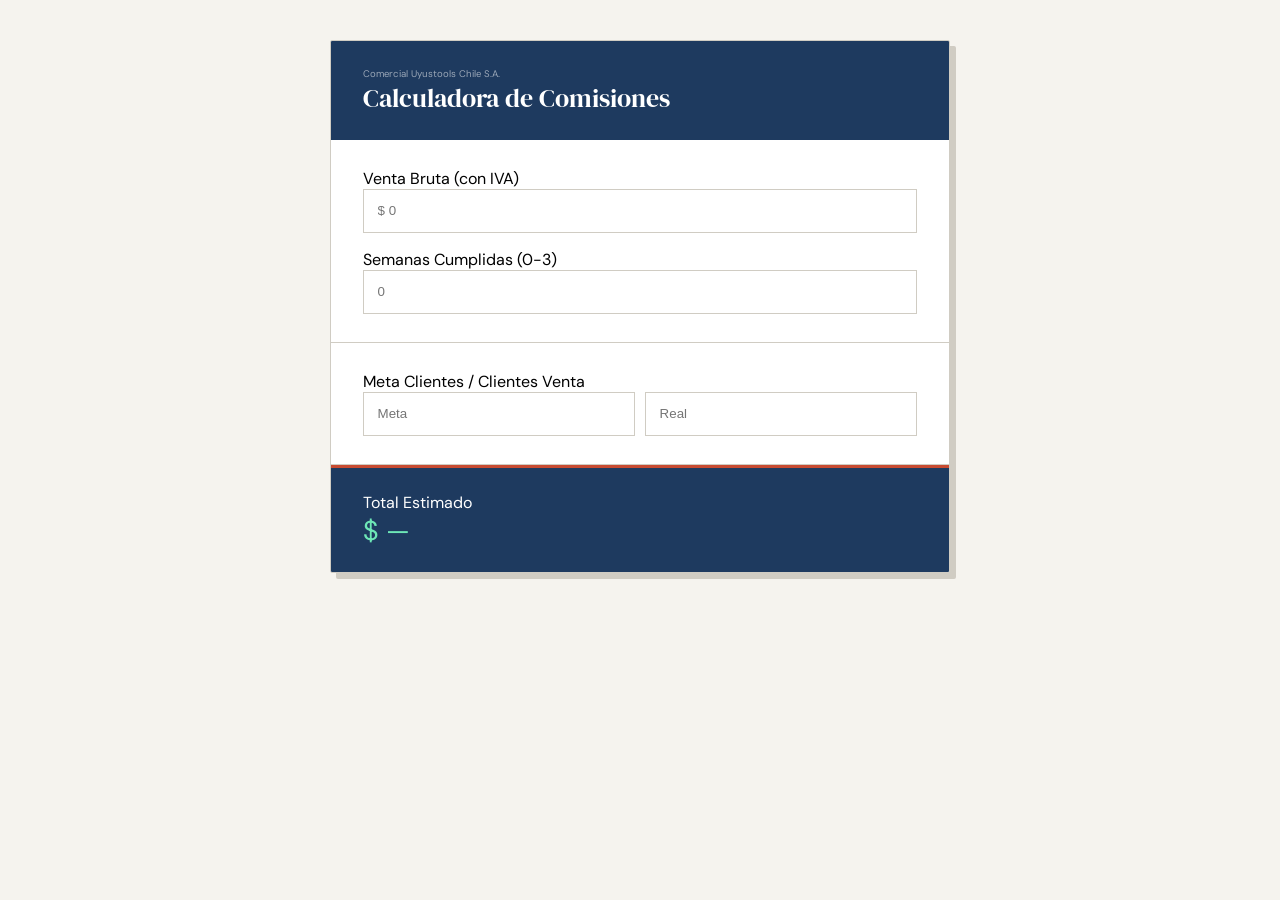
==== index.html @ c0cbbcdd "Add files via upload" ====
<!DOCTYPE html>
<html lang="es">
<head>
<meta charset="UTF-8">
<meta name="viewport" content="width=device-width, initial-scale=1.0">
<title>Calculadora de Comisiones — Uyustools</title>
<link rel="manifest" href="manifest.json">
<meta name="theme-color" content="#1e3a5f">
<link rel="apple-touch-icon" href="icon-192.png">

<link href="https://fonts.googleapis.com/css2?family=DM+Serif+Display&family=DM+Mono:wght@400;500&family=DM+Sans:wght@300;400;500;600&display=swap" rel="stylesheet">
<style>
  :root {
    --ink:    #0f1117;
    --paper:  #f5f3ee;
    --accent: #c84b31;
    --navy:   #1e3a5f;
    --rule:   #d0ccc3;
    --green:  #6ee7b7;
    --yellow: #fde68a;
    --teal:   #0d9488;
  }
  /* ... (Mantenemos todo tu CSS igual) ... */
  * { box-sizing: border-box; margin: 0; padding: 0; }
  body {
    background: var(--paper);
    font-family: 'DM Sans', sans-serif;
    min-height: 100vh;
    display: flex; align-items: flex-start; justify-content: center;
    padding: 2.5rem 1rem;
  }
  .card {
    width: 100%; max-width: 620px;
    background: #fff;
    border: 1px solid var(--rule); border-radius: 2px;
    box-shadow: 6px 6px 0 var(--rule);
    overflow: hidden;
  }
  .header { background: var(--navy); color: #fff; padding: 1.6rem 2rem 1.5rem; }
  .section { padding: 1.75rem 2rem; border-bottom: 1px solid var(--rule); }
  .field { margin-bottom:1.2rem; }
  input[type=number] { width:100%; height:44px; padding:0 .85rem; border:1.5px solid var(--rule); }
  .grand { background:var(--navy); border-top:3px solid var(--accent); padding:1.5rem 2rem; color: #fff; }
  .grand-val { color: var(--green); font-size: 1.7rem; }
</style>
</head>
<body>
<div class="card">
  <div class="header">
    <div style="font-size:.6rem; opacity:.55;">Comercial Uyustools Chile S.A.</div>
    <div style="font-family:'DM Serif Display',serif; font-size:1.65rem;">Calculadora de Comisiones</div>
  </div>

  <div class="section">
    <label>Venta Bruta (con IVA)</label>
    <input type="number" id="venta-bruta" placeholder="$ 0" oninput="calcular()">
    
    <label style="display:block; margin-top:1rem;">Semanas Cumplidas (0-3)</label>
    <input type="number" id="semanas" min="0" max="3" placeholder="0" oninput="calcular()">
  </div>

  <div class="section">
    <label>Meta Clientes / Clientes Venta</label>
    <div style="display:flex; gap:10px;">
        <input type="number" id="meta-clientes" placeholder="Meta" oninput="calcular()">
        <input type="number" id="clientes-venta" placeholder="Real" oninput="calcular()">
    </div>
  </div>

  <div class="grand">
    <div>Total Estimado</div>
    <div class="grand-val" id="r-grand">$ —</div>
  </div>
</div>

<script>
  // Registro del Service Worker para PWA
  if ('serviceWorker' in navigator) {
    navigator.serviceWorker.register('./sw.js')
      .then(() => console.log("Service Worker registrado"))
      .catch(err => console.log("Error al registrar SW", err));
  }

  // Tu lógica de cálculo simplificada para el ejemplo
  function calcular() {
    const bruta = parseFloat(document.getElementById('venta-bruta').value) || 0;
    const semanas = parseInt(document.getElementById('semanas').value) || 0;
    const neta = bruta / 1.19;
    const fija = neta * 0.025;
    const variable = neta * 0.0067 * semanas;
    
    const total = fija + variable;
    document.getElementById('r-grand').textContent = '$ ' + Math.round(total).toLocaleString('es-CL');
  }
</script>
</body>
</html>
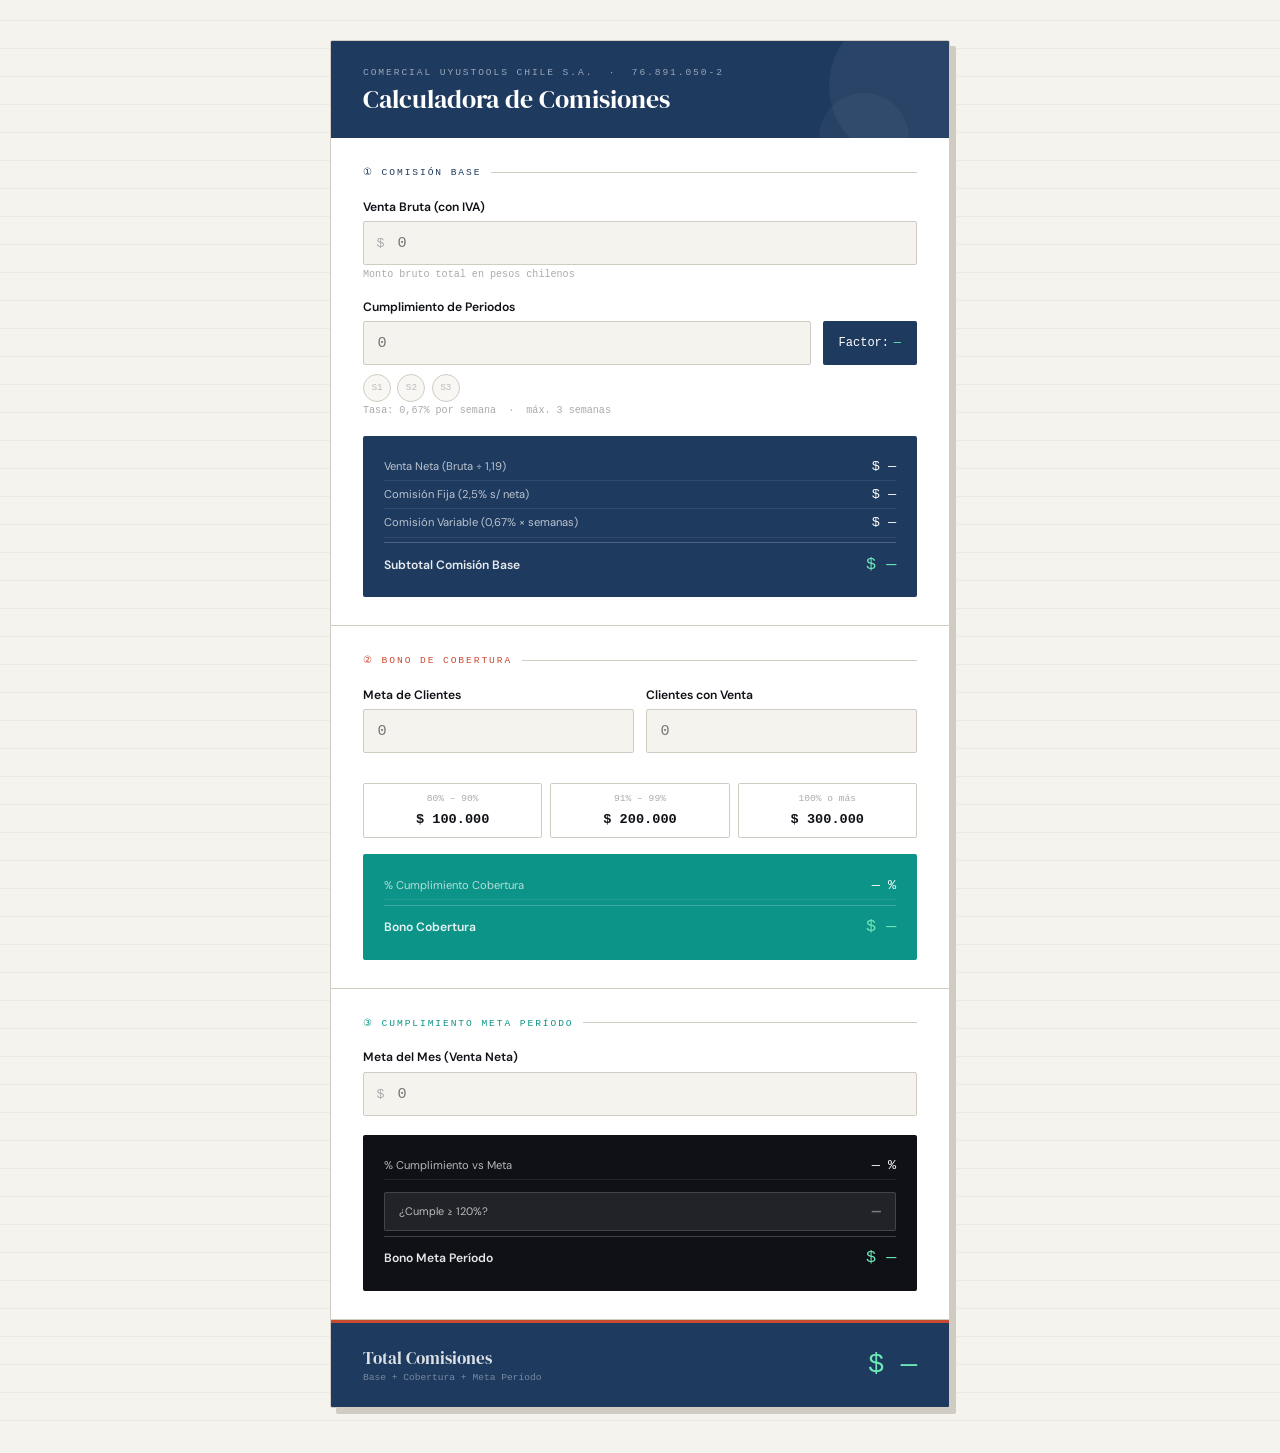
==== commit ecbc651b: "Add files via upload" ====
--- a/index.html
+++ b/index.html
@@ -20,77 +20,338 @@
     --yellow: #fde68a;
     --teal:   #0d9488;
   }
-  /* ... (Mantenemos todo tu CSS igual) ... */
   * { box-sizing: border-box; margin: 0; padding: 0; }
+
   body {
     background: var(--paper);
     font-family: 'DM Sans', sans-serif;
     min-height: 100vh;
     display: flex; align-items: flex-start; justify-content: center;
     padding: 2.5rem 1rem;
-  }
+    background-image: repeating-linear-gradient(
+      0deg, transparent, transparent 27px,
+      rgba(0,0,0,.04) 27px, rgba(0,0,0,.04) 28px
+    );
+  }
+
   .card {
     width: 100%; max-width: 620px;
     background: #fff;
     border: 1px solid var(--rule); border-radius: 2px;
     box-shadow: 6px 6px 0 var(--rule);
     overflow: hidden;
-  }
-  .header { background: var(--navy); color: #fff; padding: 1.6rem 2rem 1.5rem; }
-  .section { padding: 1.75rem 2rem; border-bottom: 1px solid var(--rule); }
+    animation: up .35s ease;
+  }
+  @keyframes up {
+    from { opacity:0; transform:translateY(14px); }
+    to   { opacity:1; transform:translateY(0); }
+  }
+
+  .header {
+    background: var(--navy); color: #fff;
+    padding: 1.6rem 2rem 1.5rem;
+    position: relative; overflow: hidden;
+  }
+  .header::before {
+    content:''; position:absolute; right:-30px; top:-30px;
+    width:150px; height:150px; border-radius:50%;
+    background:rgba(255,255,255,.05);
+  }
+  .header::after {
+    content:''; position:absolute; right:40px; bottom:-45px;
+    width:90px; height:90px; border-radius:50%;
+    background:rgba(255,255,255,.04);
+  }
+  .company {
+    font-size:.6rem; letter-spacing:.2em; text-transform:uppercase;
+    opacity:.55; font-family:'DM Mono',monospace; margin-bottom:.4rem;
+  }
+  .title {
+    font-family:'DM Serif Display',serif;
+    font-size:1.65rem; line-height:1.15;
+  }
+
+  .section {
+    padding: 1.75rem 2rem;
+    border-bottom: 1px solid var(--rule);
+  }
+  .section:last-of-type { border-bottom: none; }
+
+  .section-label {
+    font-size:.6rem; letter-spacing:.2em; text-transform:uppercase;
+    font-family:'DM Mono',monospace;
+    display:flex; align-items:center; gap:.6rem;
+    margin-bottom:1.3rem;
+  }
+  .section-label::after { content:''; flex:1; height:1px; background:var(--rule); }
+  .section-label.blue  { color: var(--navy);  }
+  .section-label.red   { color: var(--accent); }
+  .section-label.teal  { color: var(--teal);  }
+  .section-label.dark  { color: var(--ink);   }
+
   .field { margin-bottom:1.2rem; }
-  input[type=number] { width:100%; height:44px; padding:0 .85rem; border:1.5px solid var(--rule); }
-  .grand { background:var(--navy); border-top:3px solid var(--accent); padding:1.5rem 2rem; color: #fff; }
-  .grand-val { color: var(--green); font-size: 1.7rem; }
+  .field:last-child { margin-bottom:0; }
+  .field label {
+    display:block; font-size:.76rem; font-weight:600;
+    margin-bottom:.38rem; color: var(--ink);
+  }
+  .hint { font-size:.63rem; color:#aaa; margin-top:.22rem; font-family:'DM Mono',monospace; }
+
+  .row2 { display:grid; grid-template-columns:1fr 1fr; gap:.75rem; }
+
+  .input-wrap { position:relative; }
+  .prefix {
+    position:absolute; left:.85rem; top:50%; transform:translateY(-50%);
+    font-family:'DM Mono',monospace; font-size:.82rem; color:#aaa;
+    pointer-events:none;
+  }
+  input[type=number] {
+    width:100%; height:44px;
+    border:1.5px solid var(--rule); border-radius:2px;
+    background:var(--paper);
+    font-family:'DM Mono',monospace; font-size:.95rem; color:var(--ink);
+    padding:0 .85rem 0 2.1rem;
+    transition:border-color .2s, box-shadow .2s;
+    -webkit-appearance:none; appearance:none;
+  }
+  input.no-pre { padding-left:.85rem; }
+  input[type=number]:focus {
+    outline:none; border-color:var(--navy);
+    box-shadow:0 0 0 3px rgba(30,58,95,.1);
+  }
+
+  .weeks-grid { display:grid; grid-template-columns:1fr auto; gap:.75rem; align-items:end; }
+  .factor-badge {
+    height:44px; display:flex; align-items:center; padding:0 1rem;
+    background:var(--navy); color:#fff;
+    border-radius:2px; font-family:'DM Mono',monospace; font-size:.75rem;
+    white-space:nowrap; flex-shrink:0; gap:.3rem;
+  }
+  .factor-badge span { color:var(--green); font-weight:500; }
+
+  .week-dots { display:flex; gap:.4rem; margin-top:.55rem; }
+  .week-dot {
+    width:28px; height:28px; border-radius:50%;
+    border:1.5px solid var(--rule); background:#f8f7f4;
+    display:flex; align-items:center; justify-content:center;
+    font-size:.58rem; font-family:'DM Mono',monospace; color:#bbb;
+    transition:all .2s;
+  }
+  .week-dot.active { background:var(--navy); border-color:var(--navy); color:#fff; }
+
+  .range-pills {
+    display:grid; grid-template-columns:repeat(3,1fr); gap:.5rem;
+    margin-top:.7rem;
+  }
+  .range-pill {
+    border:1.5px solid var(--rule); border-radius:2px;
+    padding:.55rem .6rem; text-align:center;
+    transition:all .2s;
+  }
+  .range-pill .rng-label { font-size:.6rem; color:#aaa; font-family:'DM Mono',monospace; display:block; margin-bottom:.2rem; }
+  .range-pill .rng-val   { font-size:.85rem; font-weight:600; color:var(--ink); font-family:'DM Mono',monospace; }
+  .range-pill.active {
+    background:var(--navy); border-color:var(--navy);
+  }
+  .range-pill.active .rng-label { color:rgba(255,255,255,.6); }
+  .range-pill.active .rng-val   { color:var(--green); }
+
+  .result-block {
+    border-radius:2px; padding:1.1rem 1.3rem;
+    margin-top:1rem;
+  }
+  .result-block.navy  { background:var(--navy); }
+  .result-block.teal  { background:var(--teal); }
+  .result-block.dark  { background:var(--ink);  }
+
+  .res-row {
+    display:flex; align-items:baseline; justify-content:space-between;
+    padding:.38rem 0; border-bottom:1px solid rgba(255,255,255,.08);
+  }
+  .res-row:last-child { border-bottom:none; }
+  .res-row.subtotal {
+    margin-top:.3rem; padding-top:.7rem;
+    border-top:1px solid rgba(255,255,255,.2); border-bottom:none;
+  }
+  .res-label { font-size:.7rem; opacity:.7; color:#fff; }
+  .res-val   { font-family:'DM Mono',monospace; font-size:.85rem; color:#fff; }
+  .res-row.subtotal .res-label { opacity:.9; font-weight:600; font-size:.76rem; }
+  .res-row.subtotal .res-val   { font-size:1.05rem; color:var(--green); }
+
+  .meta-badge {
+    display:flex; align-items:center; justify-content:space-between;
+    background:rgba(255,255,255,.08); border:1px solid rgba(255,255,255,.15);
+    border-radius:2px; padding:.6rem .9rem; margin-top:.7rem;
+  }
+  .meta-badge .mb-label { font-size:.68rem; color:rgba(255,255,255,.7); }
+  .meta-badge .mb-val   { font-family:'DM Mono',monospace; font-size:.95rem; font-weight:600; }
+  .meta-badge .mb-val.yes { color:var(--green); }
+  .meta-badge .mb-val.no  { color:#f87171; }
+  .meta-badge .mb-val.na  { color:rgba(255,255,255,.4); }
+
+  .grand {
+    background:var(--navy); border-top:3px solid var(--accent);
+    padding:1.5rem 2rem;
+    display:flex; align-items:center; justify-content:space-between;
+  }
+  .grand-label {
+    font-family:'DM Serif Display',serif; font-size:1.05rem; color:rgba(255,255,255,.85);
+  }
+  .grand-label small {
+    display:block; font-family:'DM Mono',monospace;
+    font-size:.6rem; color:rgba(255,255,255,.4); margin-top:.15rem;
+    font-style:normal;
+  }
+  .grand-val {
+    font-family:'DM Mono',monospace; font-size:1.7rem;
+    font-weight:500; color:var(--green);
+  }
+
+  .foot {
+    padding:.8rem 2rem; background:var(--paper);
+    border-top:1px solid var(--rule);
+    display:flex; align-items:center; justify-content:space-between; flex-wrap:wrap; gap:.4rem;
+  }
+  .foot-note { font-size:.58rem; color:#bbb; font-family:'DM Mono',monospace; }
+  .pill {
+    background:var(--ink); color:#fff; font-size:.58rem;
+    font-family:'DM Mono',monospace;
+    padding:.18rem .55rem; border-radius:20px; letter-spacing:.06em;
+  }
 </style>
 </head>
 <body>
 <div class="card">
   <div class="header">
-    <div style="font-size:.6rem; opacity:.55;">Comercial Uyustools Chile S.A.</div>
-    <div style="font-family:'DM Serif Display',serif; font-size:1.65rem;">Calculadora de Comisiones</div>
+    <div class="company">Comercial Uyustools Chile S.A. &nbsp;·&nbsp; 76.891.050-2</div>
+    <div class="title">Calculadora de Comisiones</div>
   </div>
 
   <div class="section">
-    <label>Venta Bruta (con IVA)</label>
-    <input type="number" id="venta-bruta" placeholder="$ 0" oninput="calcular()">
-    
-    <label style="display:block; margin-top:1rem;">Semanas Cumplidas (0-3)</label>
-    <input type="number" id="semanas" min="0" max="3" placeholder="0" oninput="calcular()">
+    <div class="section-label blue">① Comisión Base</div>
+    <div class="field">
+      <label>Venta Bruta (con IVA)</label>
+      <div class="input-wrap">
+        <span class="prefix">$</span>
+        <input type="number" id="venta-bruta" placeholder="0" min="0" step="1" oninput="calcular()">
+      </div>
+      <div class="hint">Monto bruto total en pesos chilenos</div>
+    </div>
+    <div class="field">
+      <label>Cumplimiento de Periodos</label>
+      <div class="weeks-grid">
+        <div class="input-wrap">
+          <input type="number" id="semanas" class="no-pre" placeholder="0" min="0" max="3" step="1" oninput="calcular()">
+        </div>
+        <div class="factor-badge">Factor: <span id="factor-live">—</span></div>
+      </div>
+      <div class="week-dots">
+        <div class="week-dot" id="wd1">S1</div>
+        <div class="week-dot" id="wd2">S2</div>
+        <div class="week-dot" id="wd3">S3</div>
+      </div>
+      <div class="hint">Tasa: 0,67% por semana &nbsp;·&nbsp; máx. 3 semanas</div>
+    </div>
+    <div class="result-block navy">
+      <div class="res-row"><span class="res-label">Venta Neta (Bruta ÷ 1,19)</span><span class="res-val" id="r-neta">$ —</span></div>
+      <div class="res-row"><span class="res-label">Comisión Fija (2,5% s/ neta)</span><span class="res-val" id="r-fija">$ —</span></div>
+      <div class="res-row"><span class="res-label">Comisión Variable (0,67% × semanas)</span><span class="res-val" id="r-variable">$ —</span></div>
+      <div class="res-row subtotal"><span class="res-label">Subtotal Comisión Base</span><span class="res-val" id="r-subtotal1">$ —</span></div>
+    </div>
   </div>
 
   <div class="section">
-    <label>Meta Clientes / Clientes Venta</label>
-    <div style="display:flex; gap:10px;">
-        <input type="number" id="meta-clientes" placeholder="Meta" oninput="calcular()">
-        <input type="number" id="clientes-venta" placeholder="Real" oninput="calcular()">
+    <div class="section-label red">② Bono de Cobertura</div>
+    <div class="row2">
+      <div class="field"><label>Meta de Clientes</label><input type="number" id="meta-clientes" class="no-pre" placeholder="0" oninput="calcular()"></div>
+      <div class="field"><label>Clientes con Venta</label><input type="number" id="clientes-venta" class="no-pre" placeholder="0" oninput="calcular()"></div>
+    </div>
+    <div class="range-pills">
+      <div class="range-pill" id="rp1"><span class="rng-label">80% – 90%</span><span class="rng-val">$ 100.000</span></div>
+      <div class="range-pill" id="rp2"><span class="rng-label">91% – 99%</span><span class="rng-val">$ 200.000</span></div>
+      <div class="range-pill" id="rp3"><span class="rng-label">100% o más</span><span class="rng-val">$ 300.000</span></div>
+    </div>
+    <div class="result-block teal">
+      <div class="res-row"><span class="res-label">% Cumplimiento Cobertura</span><span class="res-val" id="r-pct-cob">— %</span></div>
+      <div class="res-row subtotal"><span class="res-label">Bono Cobertura</span><span class="res-val" id="r-bono-cob">$ —</span></div>
+    </div>
+  </div>
+
+  <div class="section">
+    <div class="section-label teal">③ Cumplimiento Meta Período</div>
+    <div class="field">
+      <label>Meta del Mes (Venta Neta)</label>
+      <div class="input-wrap">
+        <span class="prefix">$</span>
+        <input type="number" id="meta-mes" placeholder="0" oninput="calcular()">
+      </div>
+    </div>
+    <div class="result-block dark">
+      <div class="res-row"><span class="res-label">% Cumplimiento vs Meta</span><span class="res-val" id="r-pct-meta">— %</span></div>
+      <div class="meta-badge"><span class="mb-label">¿Cumple ≥ 120%?</span><span class="mb-val na" id="r-cumple">—</span></div>
+      <div class="res-row subtotal"><span class="res-label">Bono Meta Período</span><span class="res-val" id="r-bono-meta">$ —</span></div>
     </div>
   </div>
 
   <div class="grand">
-    <div>Total Estimado</div>
+    <div class="grand-label">Total Comisiones<small>Base + Cobertura + Meta Período</small></div>
     <div class="grand-val" id="r-grand">$ —</div>
   </div>
 </div>
 
 <script>
-  // Registro del Service Worker para PWA
   if ('serviceWorker' in navigator) {
-    navigator.serviceWorker.register('./sw.js')
-      .then(() => console.log("Service Worker registrado"))
-      .catch(err => console.log("Error al registrar SW", err));
-  }
-
-  // Tu lógica de cálculo simplificada para el ejemplo
+    navigator.serviceWorker.register('./sw.js').then(() => console.log("SW OK"));
+  }
+
+  const fmt = n => '$ ' + Math.round(n).toLocaleString('es-CL');
+  const pct = n => (n * 100).toFixed(1).replace('.', ',') + '%';
+
   function calcular() {
     const bruta = parseFloat(document.getElementById('venta-bruta').value) || 0;
-    const semanas = parseInt(document.getElementById('semanas').value) || 0;
+    const semanas = Math.min(3, Math.max(0, parseInt(document.getElementById('semanas').value) || 0));
+    const metaCli = parseFloat(document.getElementById('meta-clientes').value) || 0;
+    const cliVenta = parseFloat(document.getElementById('clientes-venta').value) || 0;
+    const metaMes = parseFloat(document.getElementById('meta-mes').value) || 0;
+
     const neta = bruta / 1.19;
     const fija = neta * 0.025;
     const variable = neta * 0.0067 * semanas;
-    
-    const total = fija + variable;
-    document.getElementById('r-grand').textContent = '$ ' + Math.round(total).toLocaleString('es-CL');
+    const sub1 = fija + variable;
+
+    for (let i = 1; i <= 3; i++) document.getElementById('wd' + i).classList.toggle('active', i <= semanas);
+    document.getElementById('factor-live').textContent = semanas > 0 ? (0.0067 * semanas * 100).toFixed(2) + '%' : '—';
+    document.getElementById('r-neta').textContent = bruta ? fmt(neta) : '$ —';
+    document.getElementById('r-fija').textContent = bruta ? fmt(fija) : '$ —';
+    document.getElementById('r-variable').textContent = bruta && semanas ? fmt(variable) : '$ —';
+    document.getElementById('r-subtotal1').textContent = bruta ? fmt(sub1) : '$ —';
+
+    let bonoCob = 0, pctCob = 0;
+    if (metaCli > 0) {
+      pctCob = cliVenta / metaCli;
+      if (pctCob >= 1.0) bonoCob = 300000;
+      else if (pctCob >= 0.91) bonoCob = 200000;
+      else if (pctCob >= 0.8) bonoCob = 100000;
+    }
+    document.getElementById('rp1').classList.toggle('active', pctCob >= 0.8 && pctCob < 0.91);
+    document.getElementById('rp2').classList.toggle('active', pctCob >= 0.91 && pctCob < 1.0);
+    document.getElementById('rp3').classList.toggle('active', pctCob >= 1.0);
+    document.getElementById('r-pct-cob').textContent = metaCli > 0 ? pct(pctCob) : '— %';
+    document.getElementById('r-bono-cob').textContent = metaCli > 0 ? fmt(bonoCob) : '$ —';
+
+    let bonoMeta = 0, pctMeta = 0, cumple = null;
+    if (metaMes > 0 && bruta > 0) {
+      pctMeta = neta / metaMes;
+      cumple = pctMeta >= 1.2;
+      bonoMeta = cumple ? 200000 : 0;
+    }
+    const cEl = document.getElementById('r-cumple');
+    cEl.textContent = cumple === null ? '—' : (cumple ? '✓ Sí — $ 200.000' : '✗ No');
+    cEl.className = 'mb-val ' + (cumple === null ? 'na' : (cumple ? 'yes' : 'no'));
+    document.getElementById('r-bono-meta').textContent = metaMes && bruta ? fmt(bonoMeta) : '$ —';
+    document.getElementById('r-pct-meta').textContent = metaMes && bruta ? pct(pctMeta) : '— %';
+
+    document.getElementById('r-grand').textContent = bruta > 0 ? fmt(sub1 + bonoCob + bonoMeta) : '$ —';
   }
 </script>
 </body>
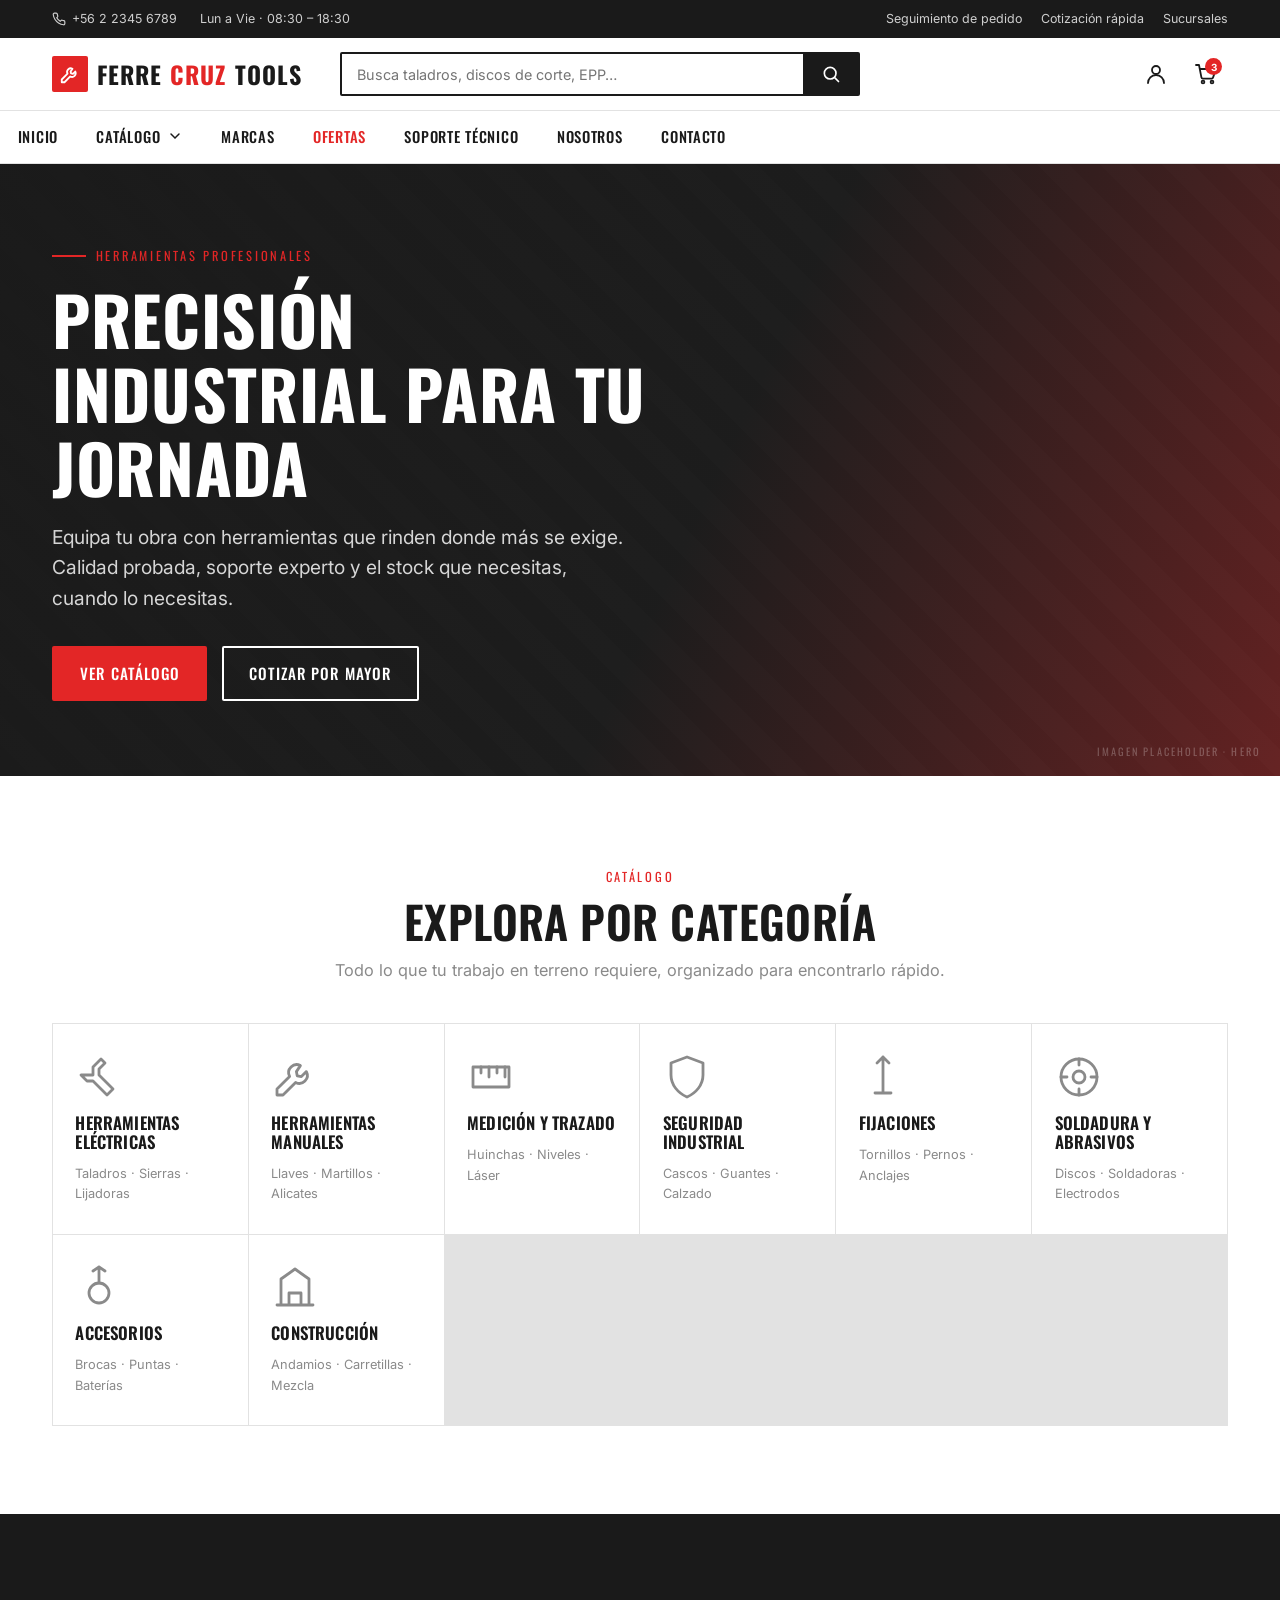
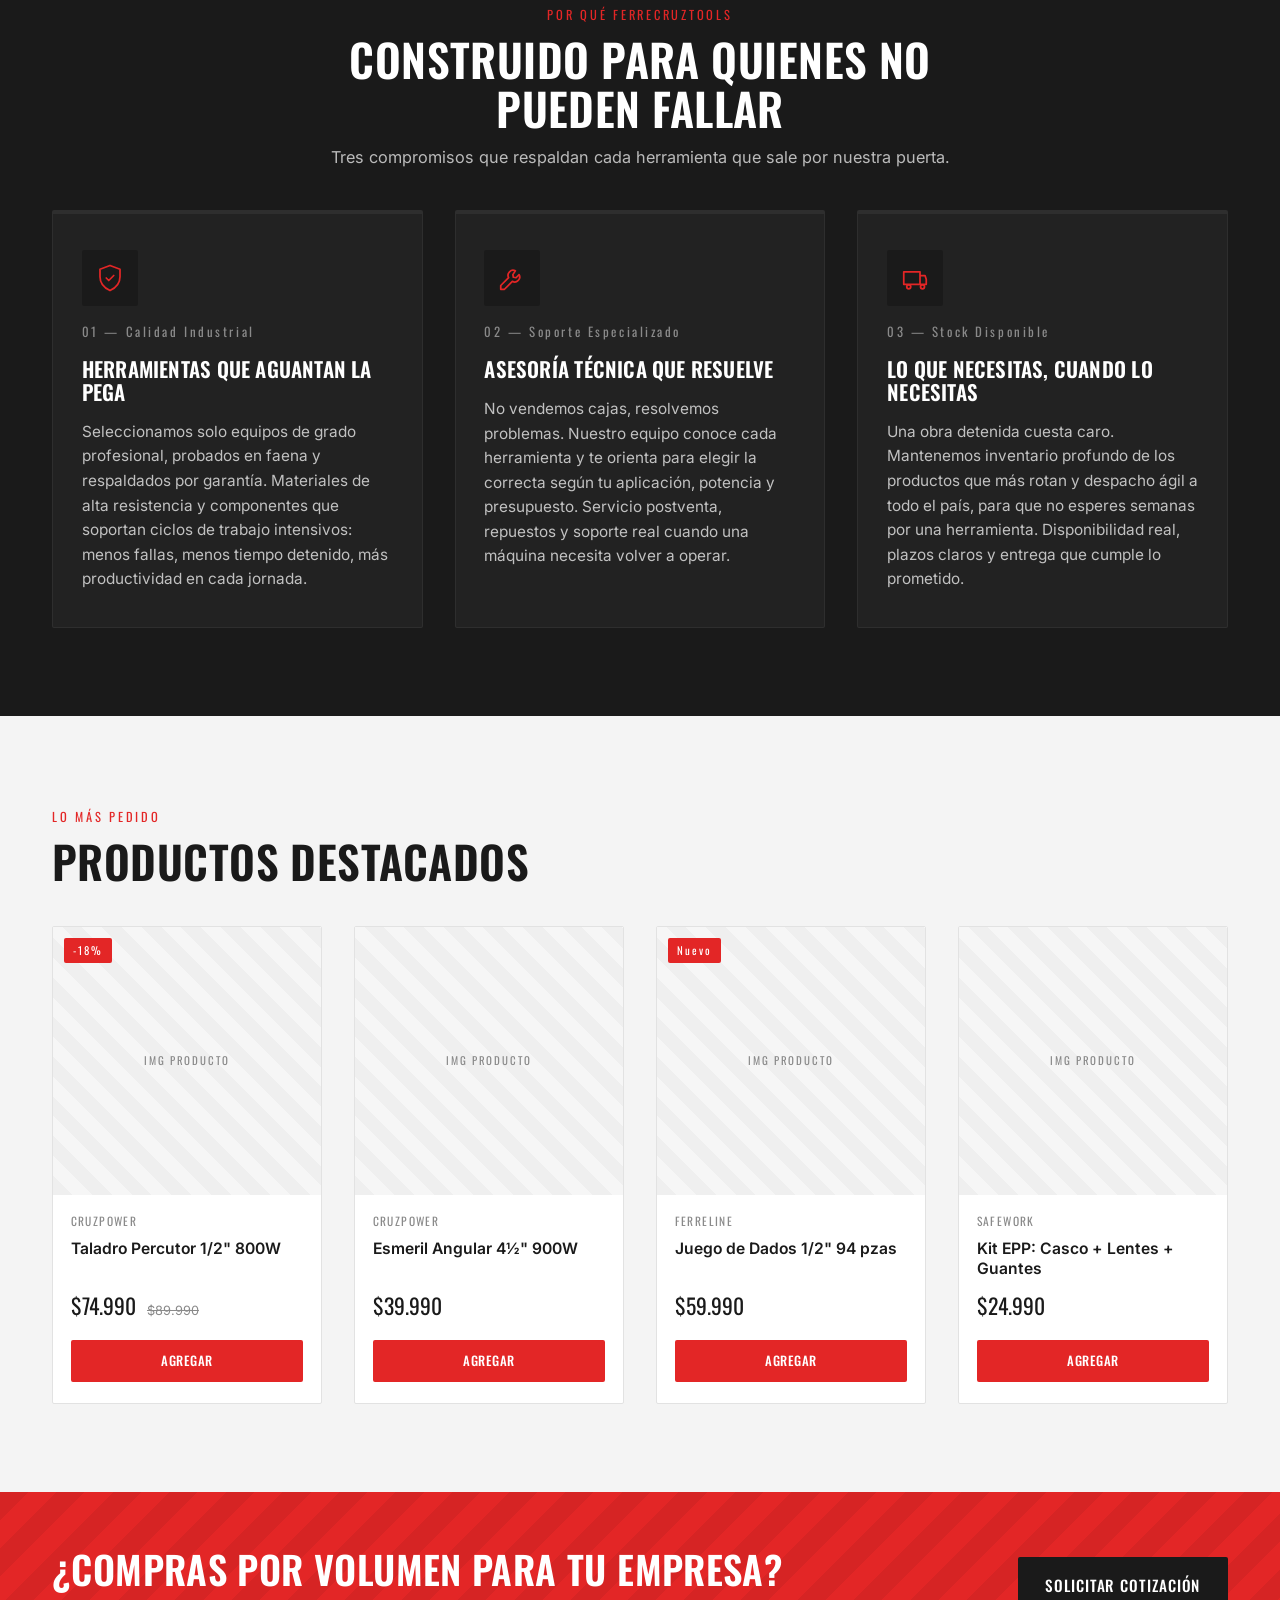
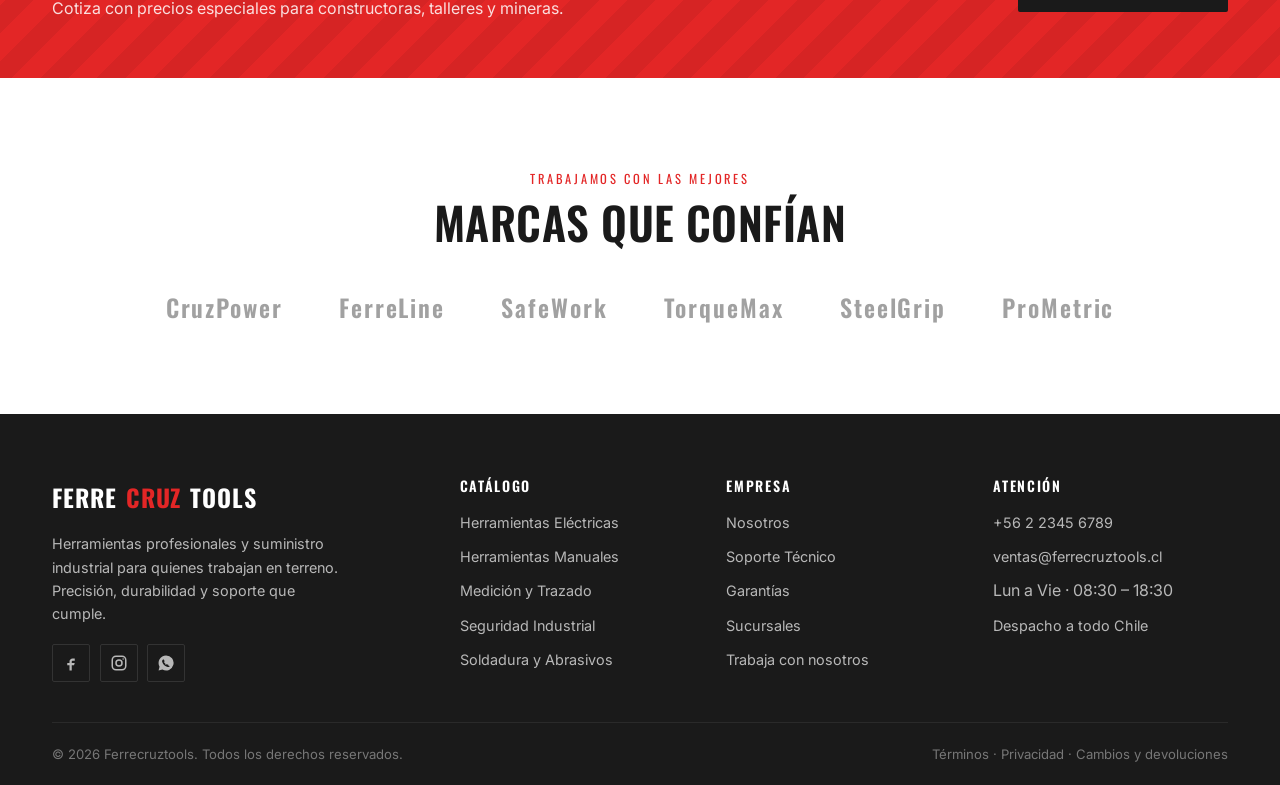
==== commit 99cff5e7: "Construir sitio web de Ferrecruztools Reemplaza la home con el sitio de catálogo industrial Ferrecru" ====
--- a/index.html
+++ b/index.html
@@ -1,358 +1,432 @@
-<!DOCTYPE html>
-<html lang="es">
-<head>
-<meta charset="UTF-8">
-<meta name="viewport" content="width=device-width, initial-scale=1.0">
-<title>Calculadora de Comisiones — Uyustools</title>
-<link rel="manifest" href="manifest.json">
-<meta name="theme-color" content="#1e3a5f">
-<link rel="apple-touch-icon" href="icon-192.png">
-
-<link href="https://fonts.googleapis.com/css2?family=DM+Serif+Display&family=DM+Mono:wght@400;500&family=DM+Sans:wght@300;400;500;600&display=swap" rel="stylesheet">
-<style>
-  :root {
-    --ink:    #0f1117;
-    --paper:  #f5f3ee;
-    --accent: #c84b31;
-    --navy:   #1e3a5f;
-    --rule:   #d0ccc3;
-    --green:  #6ee7b7;
-    --yellow: #fde68a;
-    --teal:   #0d9488;
-  }
-  * { box-sizing: border-box; margin: 0; padding: 0; }
-
-  body {
-    background: var(--paper);
-    font-family: 'DM Sans', sans-serif;
-    min-height: 100vh;
-    display: flex; align-items: flex-start; justify-content: center;
-    padding: 2.5rem 1rem;
-    background-image: repeating-linear-gradient(
-      0deg, transparent, transparent 27px,
-      rgba(0,0,0,.04) 27px, rgba(0,0,0,.04) 28px
-    );
-  }
-
-  .card {
-    width: 100%; max-width: 620px;
-    background: #fff;
-    border: 1px solid var(--rule); border-radius: 2px;
-    box-shadow: 6px 6px 0 var(--rule);
-    overflow: hidden;
-    animation: up .35s ease;
-  }
-  @keyframes up {
-    from { opacity:0; transform:translateY(14px); }
-    to   { opacity:1; transform:translateY(0); }
-  }
-
-  .header {
-    background: var(--navy); color: #fff;
-    padding: 1.6rem 2rem 1.5rem;
-    position: relative; overflow: hidden;
-  }
-  .header::before {
-    content:''; position:absolute; right:-30px; top:-30px;
-    width:150px; height:150px; border-radius:50%;
-    background:rgba(255,255,255,.05);
-  }
-  .header::after {
-    content:''; position:absolute; right:40px; bottom:-45px;
-    width:90px; height:90px; border-radius:50%;
-    background:rgba(255,255,255,.04);
-  }
-  .company {
-    font-size:.6rem; letter-spacing:.2em; text-transform:uppercase;
-    opacity:.55; font-family:'DM Mono',monospace; margin-bottom:.4rem;
-  }
-  .title {
-    font-family:'DM Serif Display',serif;
-    font-size:1.65rem; line-height:1.15;
-  }
-
-  .section {
-    padding: 1.75rem 2rem;
-    border-bottom: 1px solid var(--rule);
-  }
-  .section:last-of-type { border-bottom: none; }
-
-  .section-label {
-    font-size:.6rem; letter-spacing:.2em; text-transform:uppercase;
-    font-family:'DM Mono',monospace;
-    display:flex; align-items:center; gap:.6rem;
-    margin-bottom:1.3rem;
-  }
-  .section-label::after { content:''; flex:1; height:1px; background:var(--rule); }
-  .section-label.blue  { color: var(--navy);  }
-  .section-label.red   { color: var(--accent); }
-  .section-label.teal  { color: var(--teal);  }
-  .section-label.dark  { color: var(--ink);   }
-
-  .field { margin-bottom:1.2rem; }
-  .field:last-child { margin-bottom:0; }
-  .field label {
-    display:block; font-size:.76rem; font-weight:600;
-    margin-bottom:.38rem; color: var(--ink);
-  }
-  .hint { font-size:.63rem; color:#aaa; margin-top:.22rem; font-family:'DM Mono',monospace; }
-
-  .row2 { display:grid; grid-template-columns:1fr 1fr; gap:.75rem; }
-
-  .input-wrap { position:relative; }
-  .prefix {
-    position:absolute; left:.85rem; top:50%; transform:translateY(-50%);
-    font-family:'DM Mono',monospace; font-size:.82rem; color:#aaa;
-    pointer-events:none;
-  }
-  input[type=number] {
-    width:100%; height:44px;
-    border:1.5px solid var(--rule); border-radius:2px;
-    background:var(--paper);
-    font-family:'DM Mono',monospace; font-size:.95rem; color:var(--ink);
-    padding:0 .85rem 0 2.1rem;
-    transition:border-color .2s, box-shadow .2s;
-    -webkit-appearance:none; appearance:none;
-  }
-  input.no-pre { padding-left:.85rem; }
-  input[type=number]:focus {
-    outline:none; border-color:var(--navy);
-    box-shadow:0 0 0 3px rgba(30,58,95,.1);
-  }
-
-  .weeks-grid { display:grid; grid-template-columns:1fr auto; gap:.75rem; align-items:end; }
-  .factor-badge {
-    height:44px; display:flex; align-items:center; padding:0 1rem;
-    background:var(--navy); color:#fff;
-    border-radius:2px; font-family:'DM Mono',monospace; font-size:.75rem;
-    white-space:nowrap; flex-shrink:0; gap:.3rem;
-  }
-  .factor-badge span { color:var(--green); font-weight:500; }
-
-  .week-dots { display:flex; gap:.4rem; margin-top:.55rem; }
-  .week-dot {
-    width:28px; height:28px; border-radius:50%;
-    border:1.5px solid var(--rule); background:#f8f7f4;
-    display:flex; align-items:center; justify-content:center;
-    font-size:.58rem; font-family:'DM Mono',monospace; color:#bbb;
-    transition:all .2s;
-  }
-  .week-dot.active { background:var(--navy); border-color:var(--navy); color:#fff; }
-
-  .range-pills {
-    display:grid; grid-template-columns:repeat(3,1fr); gap:.5rem;
-    margin-top:.7rem;
-  }
-  .range-pill {
-    border:1.5px solid var(--rule); border-radius:2px;
-    padding:.55rem .6rem; text-align:center;
-    transition:all .2s;
-  }
-  .range-pill .rng-label { font-size:.6rem; color:#aaa; font-family:'DM Mono',monospace; display:block; margin-bottom:.2rem; }
-  .range-pill .rng-val   { font-size:.85rem; font-weight:600; color:var(--ink); font-family:'DM Mono',monospace; }
-  .range-pill.active {
-    background:var(--navy); border-color:var(--navy);
-  }
-  .range-pill.active .rng-label { color:rgba(255,255,255,.6); }
-  .range-pill.active .rng-val   { color:var(--green); }
-
-  .result-block {
-    border-radius:2px; padding:1.1rem 1.3rem;
-    margin-top:1rem;
-  }
-  .result-block.navy  { background:var(--navy); }
-  .result-block.teal  { background:var(--teal); }
-  .result-block.dark  { background:var(--ink);  }
-
-  .res-row {
-    display:flex; align-items:baseline; justify-content:space-between;
-    padding:.38rem 0; border-bottom:1px solid rgba(255,255,255,.08);
-  }
-  .res-row:last-child { border-bottom:none; }
-  .res-row.subtotal {
-    margin-top:.3rem; padding-top:.7rem;
-    border-top:1px solid rgba(255,255,255,.2); border-bottom:none;
-  }
-  .res-label { font-size:.7rem; opacity:.7; color:#fff; }
-  .res-val   { font-family:'DM Mono',monospace; font-size:.85rem; color:#fff; }
-  .res-row.subtotal .res-label { opacity:.9; font-weight:600; font-size:.76rem; }
-  .res-row.subtotal .res-val   { font-size:1.05rem; color:var(--green); }
-
-  .meta-badge {
-    display:flex; align-items:center; justify-content:space-between;
-    background:rgba(255,255,255,.08); border:1px solid rgba(255,255,255,.15);
-    border-radius:2px; padding:.6rem .9rem; margin-top:.7rem;
-  }
-  .meta-badge .mb-label { font-size:.68rem; color:rgba(255,255,255,.7); }
-  .meta-badge .mb-val   { font-family:'DM Mono',monospace; font-size:.95rem; font-weight:600; }
-  .meta-badge .mb-val.yes { color:var(--green); }
-  .meta-badge .mb-val.no  { color:#f87171; }
-  .meta-badge .mb-val.na  { color:rgba(255,255,255,.4); }
-
-  .grand {
-    background:var(--navy); border-top:3px solid var(--accent);
-    padding:1.5rem 2rem;
-    display:flex; align-items:center; justify-content:space-between;
-  }
-  .grand-label {
-    font-family:'DM Serif Display',serif; font-size:1.05rem; color:rgba(255,255,255,.85);
-  }
-  .grand-label small {
-    display:block; font-family:'DM Mono',monospace;
-    font-size:.6rem; color:rgba(255,255,255,.4); margin-top:.15rem;
-    font-style:normal;
-  }
-  .grand-val {
-    font-family:'DM Mono',monospace; font-size:1.7rem;
-    font-weight:500; color:var(--green);
-  }
-
-  .foot {
-    padding:.8rem 2rem; background:var(--paper);
-    border-top:1px solid var(--rule);
-    display:flex; align-items:center; justify-content:space-between; flex-wrap:wrap; gap:.4rem;
-  }
-  .foot-note { font-size:.58rem; color:#bbb; font-family:'DM Mono',monospace; }
-  .pill {
-    background:var(--ink); color:#fff; font-size:.58rem;
-    font-family:'DM Mono',monospace;
-    padding:.18rem .55rem; border-radius:20px; letter-spacing:.06em;
-  }
-</style>
-</head>
-<body>
-<div class="card">
-  <div class="header">
-    <div class="company">Comercial Uyustools Chile S.A. &nbsp;·&nbsp; 76.891.050-2</div>
-    <div class="title">Calculadora de Comisiones</div>
-  </div>
-
-  <div class="section">
-    <div class="section-label blue">① Comisión Base</div>
-    <div class="field">
-      <label>Venta Bruta (con IVA)</label>
-      <div class="input-wrap">
-        <span class="prefix">$</span>
-        <input type="number" id="venta-bruta" placeholder="0" min="0" step="1" oninput="calcular()">
-      </div>
-      <div class="hint">Monto bruto total en pesos chilenos</div>
-    </div>
-    <div class="field">
-      <label>Cumplimiento de Periodos</label>
-      <div class="weeks-grid">
-        <div class="input-wrap">
-          <input type="number" id="semanas" class="no-pre" placeholder="0" min="0" max="3" step="1" oninput="calcular()">
-        </div>
-        <div class="factor-badge">Factor: <span id="factor-live">—</span></div>
-      </div>
-      <div class="week-dots">
-        <div class="week-dot" id="wd1">S1</div>
-        <div class="week-dot" id="wd2">S2</div>
-        <div class="week-dot" id="wd3">S3</div>
-      </div>
-      <div class="hint">Tasa: 0,67% por semana &nbsp;·&nbsp; máx. 3 semanas</div>
-    </div>
-    <div class="result-block navy">
-      <div class="res-row"><span class="res-label">Venta Neta (Bruta ÷ 1,19)</span><span class="res-val" id="r-neta">$ —</span></div>
-      <div class="res-row"><span class="res-label">Comisión Fija (2,5% s/ neta)</span><span class="res-val" id="r-fija">$ —</span></div>
-      <div class="res-row"><span class="res-label">Comisión Variable (0,67% × semanas)</span><span class="res-val" id="r-variable">$ —</span></div>
-      <div class="res-row subtotal"><span class="res-label">Subtotal Comisión Base</span><span class="res-val" id="r-subtotal1">$ —</span></div>
-    </div>
-  </div>
-
-  <div class="section">
-    <div class="section-label red">② Bono de Cobertura</div>
-    <div class="row2">
-      <div class="field"><label>Meta de Clientes</label><input type="number" id="meta-clientes" class="no-pre" placeholder="0" oninput="calcular()"></div>
-      <div class="field"><label>Clientes con Venta</label><input type="number" id="clientes-venta" class="no-pre" placeholder="0" oninput="calcular()"></div>
-    </div>
-    <div class="range-pills">
-      <div class="range-pill" id="rp1"><span class="rng-label">80% – 90%</span><span class="rng-val">$ 100.000</span></div>
-      <div class="range-pill" id="rp2"><span class="rng-label">91% – 99%</span><span class="rng-val">$ 200.000</span></div>
-      <div class="range-pill" id="rp3"><span class="rng-label">100% o más</span><span class="rng-val">$ 300.000</span></div>
-    </div>
-    <div class="result-block teal">
-      <div class="res-row"><span class="res-label">% Cumplimiento Cobertura</span><span class="res-val" id="r-pct-cob">— %</span></div>
-      <div class="res-row subtotal"><span class="res-label">Bono Cobertura</span><span class="res-val" id="r-bono-cob">$ —</span></div>
-    </div>
-  </div>
-
-  <div class="section">
-    <div class="section-label teal">③ Cumplimiento Meta Período</div>
-    <div class="field">
-      <label>Meta del Mes (Venta Neta)</label>
-      <div class="input-wrap">
-        <span class="prefix">$</span>
-        <input type="number" id="meta-mes" placeholder="0" oninput="calcular()">
-      </div>
-    </div>
-    <div class="result-block dark">
-      <div class="res-row"><span class="res-label">% Cumplimiento vs Meta</span><span class="res-val" id="r-pct-meta">— %</span></div>
-      <div class="meta-badge"><span class="mb-label">¿Cumple ≥ 120%?</span><span class="mb-val na" id="r-cumple">—</span></div>
-      <div class="res-row subtotal"><span class="res-label">Bono Meta Período</span><span class="res-val" id="r-bono-meta">$ —</span></div>
-    </div>
-  </div>
-
-  <div class="grand">
-    <div class="grand-label">Total Comisiones<small>Base + Cobertura + Meta Período</small></div>
-    <div class="grand-val" id="r-grand">$ —</div>
-  </div>
-</div>
-
-<script>
-  if ('serviceWorker' in navigator) {
-    navigator.serviceWorker.register('./sw.js').then(() => console.log("SW OK"));
-  }
-
-  const fmt = n => '$ ' + Math.round(n).toLocaleString('es-CL');
-  const pct = n => (n * 100).toFixed(1).replace('.', ',') + '%';
-
-  function calcular() {
-    const bruta = parseFloat(document.getElementById('venta-bruta').value) || 0;
-    const semanas = Math.min(3, Math.max(0, parseInt(document.getElementById('semanas').value) || 0));
-    const metaCli = parseFloat(document.getElementById('meta-clientes').value) || 0;
-    const cliVenta = parseFloat(document.getElementById('clientes-venta').value) || 0;
-    const metaMes = parseFloat(document.getElementById('meta-mes').value) || 0;
-
-    const neta = bruta / 1.19;
-    const fija = neta * 0.025;
-    const variable = neta * 0.0067 * semanas;
-    const sub1 = fija + variable;
-
-    for (let i = 1; i <= 3; i++) document.getElementById('wd' + i).classList.toggle('active', i <= semanas);
-    document.getElementById('factor-live').textContent = semanas > 0 ? (0.0067 * semanas * 100).toFixed(2) + '%' : '—';
-    document.getElementById('r-neta').textContent = bruta ? fmt(neta) : '$ —';
-    document.getElementById('r-fija').textContent = bruta ? fmt(fija) : '$ —';
-    document.getElementById('r-variable').textContent = bruta && semanas ? fmt(variable) : '$ —';
-    document.getElementById('r-subtotal1').textContent = bruta ? fmt(sub1) : '$ —';
-
-    let bonoCob = 0, pctCob = 0;
-    if (metaCli > 0) {
-      pctCob = cliVenta / metaCli;
-      if (pctCob >= 1.0) bonoCob = 300000;
-      else if (pctCob >= 0.91) bonoCob = 200000;
-      else if (pctCob >= 0.8) bonoCob = 100000;
-    }
-    document.getElementById('rp1').classList.toggle('active', pctCob >= 0.8 && pctCob < 0.91);
-    document.getElementById('rp2').classList.toggle('active', pctCob >= 0.91 && pctCob < 1.0);
-    document.getElementById('rp3').classList.toggle('active', pctCob >= 1.0);
-    document.getElementById('r-pct-cob').textContent = metaCli > 0 ? pct(pctCob) : '— %';
-    document.getElementById('r-bono-cob').textContent = metaCli > 0 ? fmt(bonoCob) : '$ —';
-
-    let bonoMeta = 0, pctMeta = 0, cumple = null;
-    if (metaMes > 0 && bruta > 0) {
-      pctMeta = neta / metaMes;
-      cumple = pctMeta >= 1.2;
-      bonoMeta = cumple ? 200000 : 0;
-    }
-    const cEl = document.getElementById('r-cumple');
-    cEl.textContent = cumple === null ? '—' : (cumple ? '✓ Sí — $ 200.000' : '✗ No');
-    cEl.className = 'mb-val ' + (cumple === null ? 'na' : (cumple ? 'yes' : 'no'));
-    document.getElementById('r-bono-meta').textContent = metaMes && bruta ? fmt(bonoMeta) : '$ —';
-    document.getElementById('r-pct-meta').textContent = metaMes && bruta ? pct(pctMeta) : '— %';
-
-    document.getElementById('r-grand').textContent = bruta > 0 ? fmt(sub1 + bonoCob + bonoMeta) : '$ —';
-  }
-</script>
-</body>
-</html>+<!DOCTYPE html>
+<html lang="es">
+<head>
+<meta charset="UTF-8">
+<meta name="viewport" content="width=device-width, initial-scale=1.0">
+<title>Ferrecruztools — Precisión industrial para tu jornada</title>
+<meta name="description" content="Ferrecruztools: catálogo profesional de herramientas eléctricas, manuales, medición y seguridad industrial. Calidad, soporte técnico especializado y stock disponible.">
+<meta name="theme-color" content="#E32626">
+<link rel="manifest" href="manifest.json">
+<link rel="apple-touch-icon" href="icon-192.png">
+
+<link rel="preconnect" href="https://fonts.googleapis.com">
+<link rel="preconnect" href="https://fonts.gstatic.com" crossorigin>
+<link href="https://fonts.googleapis.com/css2?family=Oswald:wght@400;500;600;700&family=Inter:wght@300;400;500;600;700&display=swap" rel="stylesheet">
+<link rel="stylesheet" href="styles.css">
+</head>
+<body>
+
+<!-- ============ TOP BAR (utilidad) ============ -->
+<div class="topbar">
+  <div class="container">
+    <div class="topbar__contact">
+      <span>
+        <svg width="14" height="14" viewBox="0 0 24 24" fill="none" stroke="currentColor" stroke-width="2"><path d="M22 16.92v3a2 2 0 0 1-2.18 2 19.79 19.79 0 0 1-8.63-3.07 19.5 19.5 0 0 1-6-6 19.79 19.79 0 0 1-3.07-8.67A2 2 0 0 1 4.11 2h3a2 2 0 0 1 2 1.72c.13.96.36 1.9.7 2.81a2 2 0 0 1-.45 2.11L8.09 9.91a16 16 0 0 0 6 6l1.27-1.27a2 2 0 0 1 2.11-.45c.91.34 1.85.57 2.81.7A2 2 0 0 1 22 16.92z"/></svg>
+        +56 2 2345 6789
+      </span>
+      <span>Lun a Vie · 08:30 – 18:30</span>
+    </div>
+    <ul class="topbar__links">
+      <li><a href="#">Seguimiento de pedido</a></li>
+      <li><a href="#cotizacion">Cotización rápida</a></li>
+      <li><a href="#sucursales">Sucursales</a></li>
+    </ul>
+  </div>
+</div>
+
+<!-- ============ HEADER ============ -->
+<header class="header">
+  <div class="container header__main">
+    <a href="index.html" class="logo" aria-label="Ferrecruztools — inicio">
+      <span class="logo__mark" aria-hidden="true">
+        <svg viewBox="0 0 24 24" fill="none" stroke="currentColor" stroke-width="2" stroke-linecap="round" stroke-linejoin="round"><path d="M14.7 6.3a4 4 0 0 0-5.4 5.4L3 18v3h3l6.3-6.3a4 4 0 0 0 5.4-5.4l-2.5 2.5-2.1-.4-.4-2.1z"/></svg>
+      </span>
+      FERRE<b>CRUZ</b>TOOLS
+    </a>
+
+    <form class="search" role="search" onsubmit="return false">
+      <input type="search" placeholder="Busca taladros, discos de corte, EPP…" aria-label="Buscar productos">
+      <button type="submit" aria-label="Buscar">
+        <svg viewBox="0 0 24 24" fill="none" stroke="currentColor" stroke-width="2" stroke-linecap="round"><circle cx="11" cy="11" r="7"/><path d="m21 21-4.3-4.3"/></svg>
+      </button>
+    </form>
+
+    <div class="header__actions">
+      <button class="icon-btn" aria-label="Mi cuenta">
+        <svg viewBox="0 0 24 24" fill="none" stroke="currentColor" stroke-width="1.8" stroke-linecap="round" stroke-linejoin="round"><circle cx="12" cy="8" r="4"/><path d="M4 21a8 8 0 0 1 16 0"/></svg>
+      </button>
+      <button class="icon-btn" aria-label="Carrito de compras">
+        <svg viewBox="0 0 24 24" fill="none" stroke="currentColor" stroke-width="1.8" stroke-linecap="round" stroke-linejoin="round"><circle cx="9" cy="20" r="1.4"/><circle cx="18" cy="20" r="1.4"/><path d="M2 3h3l2.4 12.4a1.5 1.5 0 0 0 1.5 1.2h8.7a1.5 1.5 0 0 0 1.5-1.2L22 7H6"/></svg>
+        <span class="badge">3</span>
+      </button>
+      <button class="burger" id="burger" aria-label="Abrir menú" aria-expanded="false" aria-controls="primary-nav">
+        <svg viewBox="0 0 24 24" fill="none" stroke="currentColor" stroke-width="2" stroke-linecap="round"><path d="M3 6h18M3 12h18M3 18h18"/></svg>
+      </button>
+    </div>
+  </div>
+
+  <!-- Navegación principal -->
+  <nav class="nav" id="primary-nav" aria-label="Navegación principal">
+    <ul class="nav__list">
+      <li><a href="index.html">Inicio</a></li>
+      <li class="has-mega">
+        <button type="button" aria-expanded="false" aria-haspopup="true">
+          Catálogo
+          <svg viewBox="0 0 24 24" fill="none" stroke="currentColor" stroke-width="2.2" stroke-linecap="round"><path d="m6 9 6 6 6-6"/></svg>
+        </button>
+        <!-- MEGA MENÚ: expone categorías y subcategorías para llegar al producto en ≤3 clics -->
+        <div class="mega">
+          <div class="mega__grid">
+            <div class="mega__col">
+              <h4>Herramientas Eléctricas</h4>
+              <ul>
+                <li><a href="#">Taladros e Impacto</a></li>
+                <li><a href="#">Esmeriladoras</a></li>
+                <li><a href="#">Sierras Circulares</a></li>
+                <li><a href="#">Lijadoras</a></li>
+                <li><a href="#">Atornilladores</a></li>
+              </ul>
+            </div>
+            <div class="mega__col">
+              <h4>Herramientas Manuales</h4>
+              <ul>
+                <li><a href="#">Juegos de Llaves</a></li>
+                <li><a href="#">Destornilladores</a></li>
+                <li><a href="#">Martillos y Mazos</a></li>
+                <li><a href="#">Alicates</a></li>
+                <li><a href="#">Sets de Mecánica</a></li>
+              </ul>
+            </div>
+            <div class="mega__col">
+              <h4>Medición y Trazado</h4>
+              <ul>
+                <li><a href="#">Huinchas de Medir</a></li>
+                <li><a href="#">Niveles y Láser</a></li>
+                <li><a href="#">Calibradores</a></li>
+                <li><a href="#">Escuadras</a></li>
+              </ul>
+            </div>
+            <div class="mega__col">
+              <h4>Seguridad Industrial</h4>
+              <ul>
+                <li><a href="#">Cascos y Lentes</a></li>
+                <li><a href="#">Guantes</a></li>
+                <li><a href="#">Calzado de Seguridad</a></li>
+                <li><a href="#">Arnés y Alturas</a></li>
+              </ul>
+            </div>
+            <div class="mega__col">
+              <h4>Fijaciones</h4>
+              <ul>
+                <li><a href="#">Tornillos y Pernos</a></li>
+                <li><a href="#">Tarugos</a></li>
+                <li><a href="#">Anclajes</a></li>
+              </ul>
+            </div>
+            <div class="mega__col">
+              <h4>Soldadura y Abrasivos</h4>
+              <ul>
+                <li><a href="#">Soldadoras</a></li>
+                <li><a href="#">Discos de Corte</a></li>
+                <li><a href="#">Electrodos</a></li>
+              </ul>
+            </div>
+            <div class="mega__col">
+              <h4>Accesorios</h4>
+              <ul>
+                <li><a href="#">Brocas y Puntas</a></li>
+                <li><a href="#">Baterías y Cargadores</a></li>
+                <li><a href="#">Cajas y Organizadores</a></li>
+              </ul>
+            </div>
+            <div class="mega__col">
+              <h4>Construcción</h4>
+              <ul>
+                <li><a href="#">Mezcladores</a></li>
+                <li><a href="#">Andamios</a></li>
+                <li><a href="#">Carretillas</a></li>
+              </ul>
+            </div>
+          </div>
+        </div>
+      </li>
+      <li><a href="#marcas">Marcas</a></li>
+      <li><a href="#" class="accent">Ofertas</a></li>
+      <li><a href="#soporte">Soporte Técnico</a></li>
+      <li><a href="#nosotros">Nosotros</a></li>
+      <li><a href="#contacto">Contacto</a></li>
+    </ul>
+  </nav>
+</header>
+<div class="nav-overlay" id="nav-overlay"></div>
+
+<main>
+
+  <!-- ============ HERO ============ -->
+  <section class="hero">
+    <div class="hero__bg" aria-hidden="true"></div>
+    <div class="container">
+      <div class="hero__inner">
+        <span class="hero__eyebrow">Herramientas profesionales</span>
+        <h1>Precisión industrial para tu jornada</h1>
+        <p>Equipa tu obra con herramientas que rinden donde más se exige. Calidad probada, soporte experto y el stock que necesitas, cuando lo necesitas.</p>
+        <div class="hero__cta">
+          <a href="#categorias" class="btn">Ver catálogo</a>
+          <a href="#cotizacion" class="btn btn--ghost">Cotizar por mayor</a>
+        </div>
+      </div>
+    </div>
+  </section>
+
+  <!-- ============ CATEGORÍAS ============ -->
+  <section class="section section--white" id="categorias">
+    <div class="container">
+      <div class="section__head center">
+        <span class="section__eyebrow">Catálogo</span>
+        <h2 class="section__title">Explora por categoría</h2>
+        <p class="section__sub">Todo lo que tu trabajo en terreno requiere, organizado para encontrarlo rápido.</p>
+      </div>
+      <div class="cat-grid">
+        <a href="#" class="cat-card">
+          <span class="cat-card__icon"><svg viewBox="0 0 24 24" fill="none" stroke="currentColor" stroke-linecap="round" stroke-linejoin="round"><path d="M3 11h6V7l4-4 2 2-3 3v3l7 7-3 3-7-7H6l-3-3z"/></svg></span>
+          <h3>Herramientas Eléctricas</h3>
+          <span>Taladros · Sierras · Lijadoras</span>
+        </a>
+        <a href="#" class="cat-card">
+          <span class="cat-card__icon"><svg viewBox="0 0 24 24" fill="none" stroke="currentColor" stroke-linecap="round" stroke-linejoin="round"><path d="M14.7 6.3a4 4 0 0 0-5.4 5.4L3 18v3h3l6.3-6.3a4 4 0 0 0 5.4-5.4l-2.5 2.5-2.1-.4-.4-2.1z"/></svg></span>
+          <h3>Herramientas Manuales</h3>
+          <span>Llaves · Martillos · Alicates</span>
+        </a>
+        <a href="#" class="cat-card">
+          <span class="cat-card__icon"><svg viewBox="0 0 24 24" fill="none" stroke="currentColor" stroke-linecap="round" stroke-linejoin="round"><path d="M3 7h18v10H3z"/><path d="M7 7v3M11 7v5M15 7v3M19 7v5"/></svg></span>
+          <h3>Medición y Trazado</h3>
+          <span>Huinchas · Niveles · Láser</span>
+        </a>
+        <a href="#" class="cat-card">
+          <span class="cat-card__icon"><svg viewBox="0 0 24 24" fill="none" stroke="currentColor" stroke-linecap="round" stroke-linejoin="round"><path d="M12 2 4 5v6c0 5 3.5 9 8 11 4.5-2 8-6 8-11V5l-8-3z"/></svg></span>
+          <h3>Seguridad Industrial</h3>
+          <span>Cascos · Guantes · Calzado</span>
+        </a>
+        <a href="#" class="cat-card">
+          <span class="cat-card__icon"><svg viewBox="0 0 24 24" fill="none" stroke="currentColor" stroke-linecap="round" stroke-linejoin="round"><path d="M12 2v6M9 5l3-3 3 3M12 8v12M8 20h8"/></svg></span>
+          <h3>Fijaciones</h3>
+          <span>Tornillos · Pernos · Anclajes</span>
+        </a>
+        <a href="#" class="cat-card">
+          <span class="cat-card__icon"><svg viewBox="0 0 24 24" fill="none" stroke="currentColor" stroke-linecap="round" stroke-linejoin="round"><circle cx="12" cy="12" r="9"/><circle cx="12" cy="12" r="3"/><path d="M12 3v3M12 18v3M3 12h3M18 12h3"/></svg></span>
+          <h3>Soldadura y Abrasivos</h3>
+          <span>Discos · Soldadoras · Electrodos</span>
+        </a>
+        <a href="#" class="cat-card">
+          <span class="cat-card__icon"><svg viewBox="0 0 24 24" fill="none" stroke="currentColor" stroke-linecap="round" stroke-linejoin="round"><path d="M12 2v8M9 4l3-2 3 2"/><circle cx="12" cy="15" r="5"/></svg></span>
+          <h3>Accesorios</h3>
+          <span>Brocas · Puntas · Baterías</span>
+        </a>
+        <a href="#" class="cat-card">
+          <span class="cat-card__icon"><svg viewBox="0 0 24 24" fill="none" stroke="currentColor" stroke-linecap="round" stroke-linejoin="round"><path d="M3 21h18M5 21V8l7-5 7 5v13M9 21v-6h6v6"/></svg></span>
+          <h3>Construcción</h3>
+          <span>Andamios · Carretillas · Mezcla</span>
+        </a>
+      </div>
+    </div>
+  </section>
+
+  <!-- ============ POR QUÉ ELEGIRNOS (3 PILARES) ============ -->
+  <section class="section section--ink" id="nosotros">
+    <div class="container">
+      <div class="section__head center">
+        <span class="section__eyebrow">Por qué Ferrecruztools</span>
+        <h2 class="section__title">Construido para quienes no pueden fallar</h2>
+        <p class="section__sub">Tres compromisos que respaldan cada herramienta que sale por nuestra puerta.</p>
+      </div>
+      <div class="pillars">
+        <article class="pillar">
+          <span class="pillar__icon"><svg viewBox="0 0 24 24" fill="none" stroke="currentColor" stroke-linecap="round" stroke-linejoin="round"><path d="M12 2 4 5v6c0 5 3.5 9 8 11 4.5-2 8-6 8-11V5l-8-3z"/><path d="m9 12 2 2 4-4"/></svg></span>
+          <span class="pillar__num">01 — Calidad Industrial</span>
+          <h3>Herramientas que aguantan la pega</h3>
+          <p>Seleccionamos solo equipos de grado profesional, probados en faena y respaldados por garantía. Materiales de alta resistencia y componentes que soportan ciclos de trabajo intensivos: menos fallas, menos tiempo detenido, más productividad en cada jornada.</p>
+        </article>
+        <article class="pillar">
+          <span class="pillar__icon"><svg viewBox="0 0 24 24" fill="none" stroke="currentColor" stroke-linecap="round" stroke-linejoin="round"><path d="M14.7 6.3a4 4 0 0 0-5.4 5.4L3 18v3h3l6.3-6.3a4 4 0 0 0 5.4-5.4l-2.5 2.5-2.1-.4-.4-2.1z"/></svg></span>
+          <span class="pillar__num">02 — Soporte Especializado</span>
+          <h3>Asesoría técnica que resuelve</h3>
+          <p>No vendemos cajas, resolvemos problemas. Nuestro equipo conoce cada herramienta y te orienta para elegir la correcta según tu aplicación, potencia y presupuesto. Servicio postventa, repuestos y soporte real cuando una máquina necesita volver a operar.</p>
+        </article>
+        <article class="pillar">
+          <span class="pillar__icon"><svg viewBox="0 0 24 24" fill="none" stroke="currentColor" stroke-linecap="round" stroke-linejoin="round"><path d="M3 7h13v10H3zM16 10h4l1 3v4h-5"/><circle cx="7" cy="19" r="1.6"/><circle cx="18" cy="19" r="1.6"/></svg></span>
+          <span class="pillar__num">03 — Stock Disponible</span>
+          <h3>Lo que necesitas, cuando lo necesitas</h3>
+          <p>Una obra detenida cuesta caro. Mantenemos inventario profundo de los productos que más rotan y despacho ágil a todo el país, para que no esperes semanas por una herramienta. Disponibilidad real, plazos claros y entrega que cumple lo prometido.</p>
+        </article>
+      </div>
+    </div>
+  </section>
+
+  <!-- ============ PRODUCTOS DESTACADOS ============ -->
+  <section class="section section--paper">
+    <div class="container">
+      <div class="section__head">
+        <span class="section__eyebrow">Lo más pedido</span>
+        <h2 class="section__title">Productos destacados</h2>
+      </div>
+      <div class="product-grid">
+        <article class="product">
+          <div class="product__media"><span class="product__tag">-18%</span><span>IMG PRODUCTO</span></div>
+          <div class="product__body">
+            <span class="product__brand">CruzPower</span>
+            <span class="product__name">Taladro Percutor 1/2" 800W</span>
+            <span class="product__price">$74.990 <small>$89.990</small></span>
+            <a href="#" class="btn btn--sm">Agregar</a>
+          </div>
+        </article>
+        <article class="product">
+          <div class="product__media"><span>IMG PRODUCTO</span></div>
+          <div class="product__body">
+            <span class="product__brand">CruzPower</span>
+            <span class="product__name">Esmeril Angular 4½" 900W</span>
+            <span class="product__price">$39.990</span>
+            <a href="#" class="btn btn--sm">Agregar</a>
+          </div>
+        </article>
+        <article class="product">
+          <div class="product__media"><span class="product__tag">Nuevo</span><span>IMG PRODUCTO</span></div>
+          <div class="product__body">
+            <span class="product__brand">FerreLine</span>
+            <span class="product__name">Juego de Dados 1/2" 94 pzas</span>
+            <span class="product__price">$59.990</span>
+            <a href="#" class="btn btn--sm">Agregar</a>
+          </div>
+        </article>
+        <article class="product">
+          <div class="product__media"><span>IMG PRODUCTO</span></div>
+          <div class="product__body">
+            <span class="product__brand">SafeWork</span>
+            <span class="product__name">Kit EPP: Casco + Lentes + Guantes</span>
+            <span class="product__price">$24.990</span>
+            <a href="#" class="btn btn--sm">Agregar</a>
+          </div>
+        </article>
+      </div>
+    </div>
+  </section>
+
+  <!-- ============ CTA BANNER ============ -->
+  <section class="cta-banner" id="cotizacion">
+    <div class="container">
+      <div>
+        <h2>¿Compras por volumen para tu empresa?</h2>
+        <p>Cotiza con precios especiales para constructoras, talleres y mineras.</p>
+      </div>
+      <a href="#contacto" class="btn btn--dark">Solicitar cotización</a>
+    </div>
+  </section>
+
+  <!-- ============ MARCAS ============ -->
+  <section class="section section--white" id="marcas">
+    <div class="container">
+      <div class="section__head center">
+        <span class="section__eyebrow">Trabajamos con las mejores</span>
+        <h2 class="section__title">Marcas que confían</h2>
+      </div>
+      <div class="brands">
+        <span>CruzPower</span>
+        <span>FerreLine</span>
+        <span>SafeWork</span>
+        <span>TorqueMax</span>
+        <span>SteelGrip</span>
+        <span>ProMetric</span>
+      </div>
+    </div>
+  </section>
+
+</main>
+
+<!-- ============ FOOTER ============ -->
+<footer class="footer" id="contacto">
+  <div class="container">
+    <div class="footer__grid">
+      <div class="footer__brand">
+        <span class="logo">FERRE<b>CRUZ</b>TOOLS</span>
+        <p>Herramientas profesionales y suministro industrial para quienes trabajan en terreno. Precisión, durabilidad y soporte que cumple.</p>
+        <div class="footer__social">
+          <a href="#" aria-label="Facebook"><svg viewBox="0 0 24 24" fill="currentColor"><path d="M14 9h3V6h-3c-2.2 0-4 1.8-4 4v2H7v3h3v7h3v-7h3l1-3h-4v-2c0-.6.4-1 1-1z"/></svg></a>
+          <a href="#" aria-label="Instagram"><svg viewBox="0 0 24 24" fill="none" stroke="currentColor" stroke-width="2"><rect x="3" y="3" width="18" height="18" rx="5"/><circle cx="12" cy="12" r="4"/><circle cx="17.5" cy="6.5" r="1" fill="currentColor" stroke="none"/></svg></a>
+          <a href="#" aria-label="WhatsApp"><svg viewBox="0 0 24 24" fill="currentColor"><path d="M12 2a10 10 0 0 0-8.6 15l-1.3 5 5.1-1.3A10 10 0 1 0 12 2zm5.3 14c-.2.6-1.2 1.2-1.7 1.2-.5.1-1 .2-3.2-.7-2.7-1.1-4.4-3.8-4.5-4-.1-.2-1.1-1.4-1.1-2.7s.7-1.9 .9-2.2c.2-.2.5-.3.6-.3h.5c.2 0 .4 0 .5.4l.7 1.7c.1.1.1.3 0 .5l-.4.5c-.1.2-.3.3-.1.6.2.3.8 1.3 1.7 2 .1 1 .2 1.4.3 1.5.2.1.3.1.5-.1l.6-.7c.2-.2.4-.2.6-.1l1.6.8c.2.1.4.2.4.3.1.1.1.6-.1 1z"/></svg></a>
+        </div>
+      </div>
+      <div class="footer__col">
+        <h4>Catálogo</h4>
+        <ul>
+          <li><a href="#">Herramientas Eléctricas</a></li>
+          <li><a href="#">Herramientas Manuales</a></li>
+          <li><a href="#">Medición y Trazado</a></li>
+          <li><a href="#">Seguridad Industrial</a></li>
+          <li><a href="#">Soldadura y Abrasivos</a></li>
+        </ul>
+      </div>
+      <div class="footer__col">
+        <h4>Empresa</h4>
+        <ul>
+          <li><a href="#nosotros">Nosotros</a></li>
+          <li><a href="#soporte">Soporte Técnico</a></li>
+          <li><a href="#">Garantías</a></li>
+          <li><a href="#sucursales">Sucursales</a></li>
+          <li><a href="#">Trabaja con nosotros</a></li>
+        </ul>
+      </div>
+      <div class="footer__col">
+        <h4>Atención</h4>
+        <ul>
+          <li><a href="tel:+56223456789">+56 2 2345 6789</a></li>
+          <li><a href="mailto:ventas@ferrecruztools.cl">ventas@ferrecruztools.cl</a></li>
+          <li>Lun a Vie · 08:30 – 18:30</li>
+          <li><a href="#">Despacho a todo Chile</a></li>
+        </ul>
+      </div>
+    </div>
+    <div class="footer__bottom">
+      <span>© 2026 Ferrecruztools. Todos los derechos reservados.</span>
+      <span>Términos · Privacidad · Cambios y devoluciones</span>
+    </div>
+  </div>
+</footer>
+
+<script>
+  // Service worker (PWA)
+  if ('serviceWorker' in navigator) {
+    navigator.serviceWorker.register('./sw.js').catch(() => {});
+  }
+
+  // Menú móvil
+  const burger  = document.getElementById('burger');
+  const nav     = document.getElementById('primary-nav');
+  const overlay = document.getElementById('nav-overlay');
+
+  function closeMenu() {
+    nav.classList.remove('open');
+    overlay.classList.remove('open');
+    burger.setAttribute('aria-expanded', 'false');
+  }
+  burger.addEventListener('click', () => {
+    const open = nav.classList.toggle('open');
+    overlay.classList.toggle('open', open);
+    burger.setAttribute('aria-expanded', String(open));
+  });
+  overlay.addEventListener('click', closeMenu);
+
+  // Acordeón del mega-menú en móvil
+  const megaToggle = nav.querySelector('.has-mega > button');
+  megaToggle.addEventListener('click', (e) => {
+    if (window.matchMedia('(max-width: 860px)').matches) {
+      e.preventDefault();
+      const parent = megaToggle.parentElement;
+      const open = parent.classList.toggle('open');
+      megaToggle.setAttribute('aria-expanded', String(open));
+    }
+  });
+
+  // Cierra el menú al navegar a una ancla interna
+  nav.querySelectorAll('a[href^="#"]').forEach(a => a.addEventListener('click', closeMenu));
+</script>
+</body>
+</html>
--- a/styles.css
+++ b/styles.css
@@ -0,0 +1,625 @@
+/* ============================================================
+   FERRECRUZTOOLS — Sistema de diseño industrial
+   Paleta:  Rojo Industrial #E32626 · Gris Oscuro #1A1A1A · Blanco Técnico #F4F4F4
+   Tipos:   Oswald (titulares) · Inter (cuerpo)
+   Enfoque: Mobile-first, rejilla, minimalista, líneas finas
+   ============================================================ */
+
+:root {
+  --red:        #E32626;
+  --red-dark:   #b81d1d;
+  --ink:        #1A1A1A;
+  --ink-soft:   #3a3a3a;
+  --paper:      #F4F4F4;
+  --white:      #ffffff;
+  --line:       #e2e2e2;
+  --muted:      #8a8a8a;
+
+  --maxw:       1240px;
+  --gap:        clamp(1rem, 2.5vw, 2rem);
+  --radius:     2px;
+  --shadow:     0 4px 24px rgba(0, 0, 0, .08);
+
+  --ff-head:    'Oswald', 'Roboto Condensed', sans-serif;
+  --ff-body:    'Inter', 'Montserrat', system-ui, sans-serif;
+}
+
+*, *::before, *::after { box-sizing: border-box; margin: 0; padding: 0; }
+
+html { scroll-behavior: smooth; }
+
+body {
+  font-family: var(--ff-body);
+  color: var(--ink);
+  background: var(--paper);
+  line-height: 1.6;
+  -webkit-font-smoothing: antialiased;
+}
+
+img { max-width: 100%; display: block; }
+a { color: inherit; text-decoration: none; }
+ul { list-style: none; }
+
+h1, h2, h3, h4 {
+  font-family: var(--ff-head);
+  font-weight: 600;
+  line-height: 1.1;
+  letter-spacing: .01em;
+  text-transform: uppercase;
+}
+
+.container {
+  width: 100%;
+  max-width: var(--maxw);
+  margin-inline: auto;
+  padding-inline: clamp(1rem, 4vw, 2rem);
+}
+
+/* ---------- Botones ---------- */
+.btn {
+  --btn-bg: var(--red);
+  --btn-fg: #fff;
+  display: inline-flex;
+  align-items: center;
+  justify-content: center;
+  gap: .5rem;
+  font-family: var(--ff-head);
+  font-weight: 500;
+  font-size: .95rem;
+  letter-spacing: .06em;
+  text-transform: uppercase;
+  padding: .85rem 1.6rem;
+  border: 2px solid var(--btn-bg);
+  border-radius: var(--radius);
+  background: var(--btn-bg);
+  color: var(--btn-fg);
+  cursor: pointer;
+  transition: background .25s ease, border-color .25s ease, color .25s ease, transform .15s ease;
+}
+.btn:hover { background: var(--ink); border-color: var(--ink); color: #fff; }
+.btn:active { transform: translateY(1px); }
+
+.btn--ghost {
+  --btn-bg: transparent;
+  --btn-fg: #fff;
+  border-color: #fff;
+}
+.btn--ghost:hover { background: #fff; border-color: #fff; color: var(--ink); }
+
+.btn--dark { --btn-bg: var(--ink); --btn-fg: #fff; }
+.btn--dark:hover { background: var(--red); border-color: var(--red); }
+
+.btn--sm { padding: .55rem 1rem; font-size: .8rem; }
+
+/* ---------- Utility top bar ---------- */
+.topbar {
+  background: var(--ink);
+  color: #cfcfcf;
+  font-size: .78rem;
+}
+.topbar .container {
+  display: flex;
+  align-items: center;
+  justify-content: space-between;
+  min-height: 38px;
+  gap: 1rem;
+}
+.topbar a:hover { color: #fff; }
+.topbar__contact { display: flex; gap: 1.4rem; align-items: center; }
+.topbar__contact span { display: inline-flex; align-items: center; gap: .4rem; }
+.topbar__links { display: flex; gap: 1.2rem; }
+.topbar__links li { position: relative; }
+@media (max-width: 760px) {
+  .topbar__links { display: none; }
+  .topbar .container { justify-content: center; }
+}
+
+/* ---------- Header / Nav ---------- */
+.header {
+  position: sticky;
+  top: 0;
+  z-index: 100;
+  background: var(--white);
+  border-bottom: 1px solid var(--line);
+  box-shadow: 0 1px 0 rgba(0,0,0,.02);
+}
+.header__main {
+  display: flex;
+  align-items: center;
+  gap: clamp(1rem, 3vw, 2.5rem);
+  min-height: 72px;
+}
+
+.logo {
+  font-family: var(--ff-head);
+  font-weight: 700;
+  font-size: 1.5rem;
+  letter-spacing: .04em;
+  display: inline-flex;
+  align-items: center;
+  gap: .55rem;
+  white-space: nowrap;
+}
+.logo__mark {
+  display: inline-grid;
+  place-items: center;
+  width: 36px; height: 36px;
+  background: var(--red);
+  color: #fff;
+  border-radius: var(--radius);
+}
+.logo__mark svg { width: 22px; height: 22px; }
+.logo b { color: var(--red); }
+
+/* Search */
+.search {
+  flex: 1;
+  display: flex;
+  max-width: 520px;
+  border: 2px solid var(--ink);
+  border-radius: var(--radius);
+  overflow: hidden;
+}
+.search input {
+  flex: 1;
+  border: 0;
+  padding: .7rem .9rem;
+  font-family: var(--ff-body);
+  font-size: .9rem;
+  background: var(--white);
+}
+.search input:focus { outline: none; }
+.search button {
+  border: 0;
+  background: var(--ink);
+  color: #fff;
+  padding-inline: 1.1rem;
+  cursor: pointer;
+  display: grid;
+  place-items: center;
+  transition: background .25s ease;
+}
+.search button:hover { background: var(--red); }
+.search svg { width: 20px; height: 20px; }
+
+/* Header actions */
+.header__actions { display: flex; align-items: center; gap: .35rem; margin-left: auto; }
+.icon-btn {
+  display: inline-grid;
+  place-items: center;
+  width: 44px; height: 44px;
+  border: 0;
+  background: transparent;
+  color: var(--ink);
+  border-radius: var(--radius);
+  cursor: pointer;
+  position: relative;
+  transition: background .2s ease, color .2s ease;
+}
+.icon-btn:hover { background: var(--paper); color: var(--red); }
+.icon-btn svg { width: 24px; height: 24px; }
+.icon-btn .badge {
+  position: absolute; top: 6px; right: 6px;
+  background: var(--red); color: #fff;
+  font-family: var(--ff-body);
+  font-size: .62rem; font-weight: 700;
+  min-width: 17px; height: 17px;
+  border-radius: 999px;
+  display: grid; place-items: center;
+  padding: 0 4px;
+}
+
+.burger { display: none; }
+
+/* Primary nav */
+.nav {
+  border-top: 1px solid var(--line);
+  background: var(--white);
+}
+.nav__list {
+  display: flex;
+  align-items: stretch;
+  gap: .2rem;
+}
+.nav__list > li > a,
+.nav__list > li > button {
+  display: inline-flex;
+  align-items: center;
+  gap: .4rem;
+  font-family: var(--ff-head);
+  font-weight: 500;
+  font-size: .92rem;
+  letter-spacing: .05em;
+  text-transform: uppercase;
+  color: var(--ink);
+  background: transparent;
+  border: 0;
+  cursor: pointer;
+  padding: .9rem 1.1rem;
+  position: relative;
+}
+.nav__list > li > a::after,
+.nav__list > li > button::after {
+  content: '';
+  position: absolute;
+  left: 1.1rem; right: 1.1rem; bottom: .5rem;
+  height: 2px;
+  background: var(--red);
+  transform: scaleX(0);
+  transform-origin: left;
+  transition: transform .25s ease;
+}
+.nav__list > li > a:hover::after,
+.nav__list > li:hover > button::after { transform: scaleX(1); }
+.nav__list .accent { color: var(--red); }
+.nav__list svg { width: 16px; height: 16px; }
+
+/* Mega menu */
+.has-mega { position: static; }
+.mega {
+  position: absolute;
+  left: 0; right: 0;
+  top: 100%;
+  background: var(--white);
+  border-top: 2px solid var(--red);
+  box-shadow: var(--shadow);
+  opacity: 0;
+  visibility: hidden;
+  transform: translateY(8px);
+  transition: opacity .2s ease, transform .2s ease, visibility .2s;
+  z-index: 90;
+}
+.has-mega:hover .mega,
+.has-mega:focus-within .mega { opacity: 1; visibility: visible; transform: translateY(0); }
+.mega__grid {
+  max-width: var(--maxw);
+  margin-inline: auto;
+  padding: 1.8rem clamp(1rem, 4vw, 2rem);
+  display: grid;
+  grid-template-columns: repeat(4, 1fr);
+  gap: 1.6rem 2rem;
+}
+.mega__col h4 {
+  font-size: .82rem;
+  color: var(--red);
+  letter-spacing: .1em;
+  padding-bottom: .5rem;
+  margin-bottom: .6rem;
+  border-bottom: 1px solid var(--line);
+}
+.mega__col ul li a {
+  display: block;
+  font-size: .88rem;
+  color: var(--ink-soft);
+  padding: .25rem 0;
+  font-family: var(--ff-body);
+  transition: color .2s ease, padding-left .2s ease;
+}
+.mega__col ul li a:hover { color: var(--red); padding-left: .35rem; }
+
+/* ---------- Hero ---------- */
+.hero {
+  position: relative;
+  min-height: clamp(440px, 68vh, 640px);
+  display: flex;
+  align-items: center;
+  color: #fff;
+  overflow: hidden;
+  background: var(--ink);
+}
+/* Placeholder de imagen de fondo — reemplazar url() por la foto real */
+.hero__bg {
+  position: absolute;
+  inset: 0;
+  background:
+    linear-gradient(115deg, rgba(26,26,26,.92) 0%, rgba(26,26,26,.55) 55%, rgba(227,38,38,.35) 100%),
+    repeating-linear-gradient(45deg, #1f1f1f 0 22px, #232323 22px 44px);
+  /* background-image: url('assets/hero.jpg'); background-size: cover; background-position: center; */
+}
+.hero__bg::after {
+  content: 'IMAGEN PLACEHOLDER · HERO';
+  position: absolute;
+  bottom: 1rem; right: 1.2rem;
+  font-family: var(--ff-head);
+  font-size: .65rem;
+  letter-spacing: .2em;
+  color: rgba(255,255,255,.25);
+}
+.hero__inner { position: relative; z-index: 1; max-width: 640px; }
+.hero__eyebrow {
+  display: inline-flex; align-items: center; gap: .6rem;
+  font-family: var(--ff-head);
+  font-size: .78rem; letter-spacing: .22em; text-transform: uppercase;
+  color: var(--red);
+  margin-bottom: 1rem;
+}
+.hero__eyebrow::before { content: ''; width: 34px; height: 2px; background: var(--red); }
+.hero h1 {
+  font-size: clamp(2.4rem, 6vw, 4.2rem);
+  font-weight: 700;
+  margin-bottom: 1.1rem;
+}
+.hero p {
+  font-size: clamp(1rem, 2.2vw, 1.2rem);
+  color: rgba(255,255,255,.82);
+  max-width: 30em;
+  margin-bottom: 2rem;
+}
+.hero__cta { display: flex; flex-wrap: wrap; gap: .9rem; }
+
+/* ---------- Secciones genéricas ---------- */
+.section { padding: clamp(3rem, 7vw, 5.5rem) 0; }
+.section--paper { background: var(--paper); }
+.section--white { background: var(--white); }
+.section--ink { background: var(--ink); color: #fff; }
+
+.section__head { margin-bottom: 2.5rem; max-width: 720px; }
+.section__head.center { margin-inline: auto; text-align: center; }
+.section__eyebrow {
+  font-family: var(--ff-head);
+  font-size: .78rem; letter-spacing: .22em; text-transform: uppercase;
+  color: var(--red);
+  display: inline-block;
+  margin-bottom: .6rem;
+}
+.section__title { font-size: clamp(1.8rem, 4vw, 2.8rem); }
+.section__sub { color: var(--muted); margin-top: .7rem; font-size: 1.02rem; }
+.section--ink .section__sub { color: rgba(255,255,255,.7); }
+
+/* ---------- Grid de categorías ---------- */
+.cat-grid {
+  display: grid;
+  grid-template-columns: repeat(auto-fill, minmax(170px, 1fr));
+  gap: 1px;
+  background: var(--line);
+  border: 1px solid var(--line);
+}
+.cat-card {
+  background: var(--white);
+  padding: 1.8rem 1.4rem;
+  display: flex;
+  flex-direction: column;
+  gap: .8rem;
+  transition: background .25s ease, transform .2s ease;
+}
+.cat-card:hover { background: var(--ink); transform: translateY(-2px); }
+.cat-card__icon {
+  width: 48px; height: 48px;
+  color: var(--red);
+  transition: color .25s ease;
+}
+.cat-card__icon svg { width: 100%; height: 100%; stroke-width: 1.4; }
+.cat-card h3 { font-size: 1.05rem; transition: color .25s ease; }
+.cat-card span { font-size: .8rem; color: var(--muted); transition: color .25s ease; }
+.cat-card:hover h3 { color: #fff; }
+.cat-card:hover .cat-card__icon { color: var(--red); }
+.cat-card:hover span { color: rgba(255,255,255,.6); }
+
+/* ---------- Por qué elegirnos (pilares) ---------- */
+.pillars {
+  display: grid;
+  grid-template-columns: repeat(auto-fit, minmax(260px, 1fr));
+  gap: var(--gap);
+}
+.pillar {
+  background: var(--white);
+  border: 1px solid var(--line);
+  border-top: 4px solid var(--red);
+  border-radius: var(--radius);
+  padding: 2.2rem 1.8rem;
+  display: flex;
+  flex-direction: column;
+  gap: 1rem;
+  transition: transform .2s ease, box-shadow .2s ease;
+}
+.pillar:hover { transform: translateY(-4px); box-shadow: var(--shadow); }
+.pillar__icon {
+  width: 56px; height: 56px;
+  display: grid; place-items: center;
+  background: var(--paper);
+  border-radius: var(--radius);
+  color: var(--red);
+}
+.pillar__icon svg { width: 30px; height: 30px; stroke-width: 1.4; }
+.pillar__num {
+  font-family: var(--ff-head);
+  font-size: .8rem; letter-spacing: .2em;
+  color: var(--muted);
+}
+.pillar h3 { font-size: 1.3rem; }
+.pillar p { color: var(--ink-soft); font-size: .96rem; }
+
+.section--ink .pillar {
+  background: #222;
+  border-color: #2e2e2e;
+}
+.section--ink .pillar p { color: rgba(255,255,255,.72); }
+.section--ink .pillar__icon { background: #1A1A1A; }
+
+/* ---------- Productos destacados ---------- */
+.product-grid {
+  display: grid;
+  grid-template-columns: repeat(auto-fill, minmax(220px, 1fr));
+  gap: var(--gap);
+}
+.product {
+  background: var(--white);
+  border: 1px solid var(--line);
+  border-radius: var(--radius);
+  overflow: hidden;
+  display: flex;
+  flex-direction: column;
+  transition: box-shadow .2s ease, transform .2s ease;
+}
+.product:hover { box-shadow: var(--shadow); transform: translateY(-3px); }
+.product__media {
+  position: relative;
+  aspect-ratio: 1 / 1;
+  background: repeating-linear-gradient(45deg, #efefef 0 14px, #f6f6f6 14px 28px);
+  display: grid; place-items: center;
+  color: var(--muted);
+}
+.product__media span {
+  font-family: var(--ff-head);
+  font-size: .68rem; letter-spacing: .18em;
+}
+.product__tag {
+  position: absolute; top: .7rem; left: .7rem;
+  background: var(--red); color: #fff;
+  font-family: var(--ff-head);
+  font-size: .68rem; letter-spacing: .1em;
+  padding: .25rem .55rem;
+  border-radius: var(--radius);
+}
+.product__body { padding: 1.1rem 1.1rem 1.3rem; display: flex; flex-direction: column; gap: .5rem; flex: 1; }
+.product__brand { font-size: .72rem; letter-spacing: .12em; color: var(--muted); text-transform: uppercase; font-family: var(--ff-head); }
+.product__name { font-family: var(--ff-body); font-weight: 600; font-size: .98rem; line-height: 1.3; }
+.product__price { font-family: var(--ff-head); font-size: 1.35rem; color: var(--ink); margin-top: auto; }
+.product__price small { font-size: .8rem; color: var(--muted); text-decoration: line-through; margin-left: .4rem; font-family: var(--ff-body); }
+.product .btn { margin-top: .6rem; }
+
+/* ---------- Banner CTA ---------- */
+.cta-banner {
+  position: relative;
+  background: var(--red);
+  color: #fff;
+  overflow: hidden;
+}
+.cta-banner::before {
+  content: '';
+  position: absolute; inset: 0;
+  background: repeating-linear-gradient(135deg, rgba(0,0,0,.06) 0 20px, transparent 20px 40px);
+}
+.cta-banner .container {
+  position: relative;
+  display: flex; align-items: center; justify-content: space-between;
+  flex-wrap: wrap; gap: 1.5rem;
+  padding-block: clamp(2.5rem, 5vw, 3.5rem);
+}
+.cta-banner h2 { font-size: clamp(1.6rem, 3.5vw, 2.4rem); }
+.cta-banner p { color: rgba(255,255,255,.85); margin-top: .4rem; }
+
+/* ---------- Marcas ---------- */
+.brands {
+  display: flex;
+  flex-wrap: wrap;
+  align-items: center;
+  justify-content: center;
+  gap: clamp(1.5rem, 5vw, 3.5rem);
+}
+.brands span {
+  font-family: var(--ff-head);
+  font-weight: 600;
+  font-size: clamp(1.1rem, 2.4vw, 1.5rem);
+  letter-spacing: .08em;
+  color: var(--muted);
+  opacity: .8;
+  transition: color .2s ease, opacity .2s ease;
+}
+.brands span:hover { color: var(--ink); opacity: 1; }
+
+/* ---------- Footer ---------- */
+.footer { background: var(--ink); color: #b8b8b8; padding-top: clamp(3rem, 6vw, 4rem); }
+.footer__grid {
+  display: grid;
+  grid-template-columns: 1.6fr repeat(3, 1fr);
+  gap: 2rem;
+  padding-bottom: 2.5rem;
+}
+.footer__brand .logo { color: #fff; margin-bottom: 1rem; }
+.footer__brand p { font-size: .9rem; max-width: 32ch; }
+.footer__social { display: flex; gap: .6rem; margin-top: 1.2rem; }
+.footer__social a {
+  width: 38px; height: 38px;
+  display: grid; place-items: center;
+  border: 1px solid #333;
+  border-radius: var(--radius);
+  color: #b8b8b8;
+  transition: background .2s ease, color .2s ease, border-color .2s ease;
+}
+.footer__social a:hover { background: var(--red); border-color: var(--red); color: #fff; }
+.footer__social svg { width: 18px; height: 18px; }
+.footer__col h4 { color: #fff; font-size: .88rem; letter-spacing: .12em; margin-bottom: 1rem; }
+.footer__col li { margin-bottom: .55rem; }
+.footer__col a { font-size: .9rem; transition: color .2s ease; }
+.footer__col a:hover { color: var(--red); }
+.footer__bottom {
+  border-top: 1px solid #2a2a2a;
+  padding: 1.3rem 0;
+  display: flex; justify-content: space-between; flex-wrap: wrap; gap: .8rem;
+  font-size: .82rem; color: #777;
+}
+
+/* ============================================================
+   RESPONSIVE
+   ============================================================ */
+@media (max-width: 980px) {
+  .footer__grid { grid-template-columns: 1fr 1fr; }
+  .footer__brand { grid-column: 1 / -1; }
+}
+
+@media (max-width: 860px) {
+  .search { order: 3; flex-basis: 100%; max-width: none; margin-top: .6rem; }
+  .header__main { flex-wrap: wrap; min-height: auto; padding-block: .8rem; }
+  .burger {
+    display: inline-grid;
+    place-items: center;
+    width: 44px; height: 44px;
+    border: 0; background: transparent;
+    cursor: pointer; color: var(--ink);
+  }
+  .burger svg { width: 26px; height: 26px; }
+
+  .nav {
+    position: fixed;
+    inset: 0 0 0 auto;
+    width: min(82vw, 340px);
+    background: var(--white);
+    border-top: 0;
+    border-left: 1px solid var(--line);
+    transform: translateX(100%);
+    transition: transform .3s ease;
+    overflow-y: auto;
+    z-index: 200;
+    box-shadow: var(--shadow);
+  }
+  .nav.open { transform: translateX(0); }
+  .nav__list { flex-direction: column; padding: 1rem 0; }
+  .nav__list > li { border-bottom: 1px solid var(--line); }
+  .nav__list > li > a,
+  .nav__list > li > button { width: 100%; padding: 1rem 1.4rem; font-size: 1rem; }
+  .nav__list > li > a::after,
+  .nav__list > li > button::after { display: none; }
+
+  /* Mega menu pasa a acordeón estático en móvil */
+  .mega {
+    position: static;
+    opacity: 1; visibility: visible; transform: none;
+    box-shadow: none; border-top: 0;
+    background: var(--paper);
+    max-height: 0; overflow: hidden;
+    transition: max-height .3s ease;
+  }
+  .has-mega.open .mega { max-height: 1200px; }
+  .mega__grid { grid-template-columns: 1fr; padding: 1rem 1.4rem; gap: 1.2rem; }
+
+  .nav-overlay {
+    position: fixed; inset: 0;
+    background: rgba(0,0,0,.45);
+    opacity: 0; visibility: hidden;
+    transition: opacity .3s ease, visibility .3s;
+    z-index: 150;
+  }
+  .nav-overlay.open { opacity: 1; visibility: visible; }
+}
+
+@media (max-width: 480px) {
+  .hero__cta { flex-direction: column; align-items: stretch; }
+  .hero__cta .btn { width: 100%; }
+  .cat-grid { grid-template-columns: repeat(2, 1fr); }
+}
+
+/* Accesibilidad: respeta reduce-motion */
+@media (prefers-reduced-motion: reduce) {
+  * { animation: none !important; transition: none !important; scroll-behavior: auto; }
+}
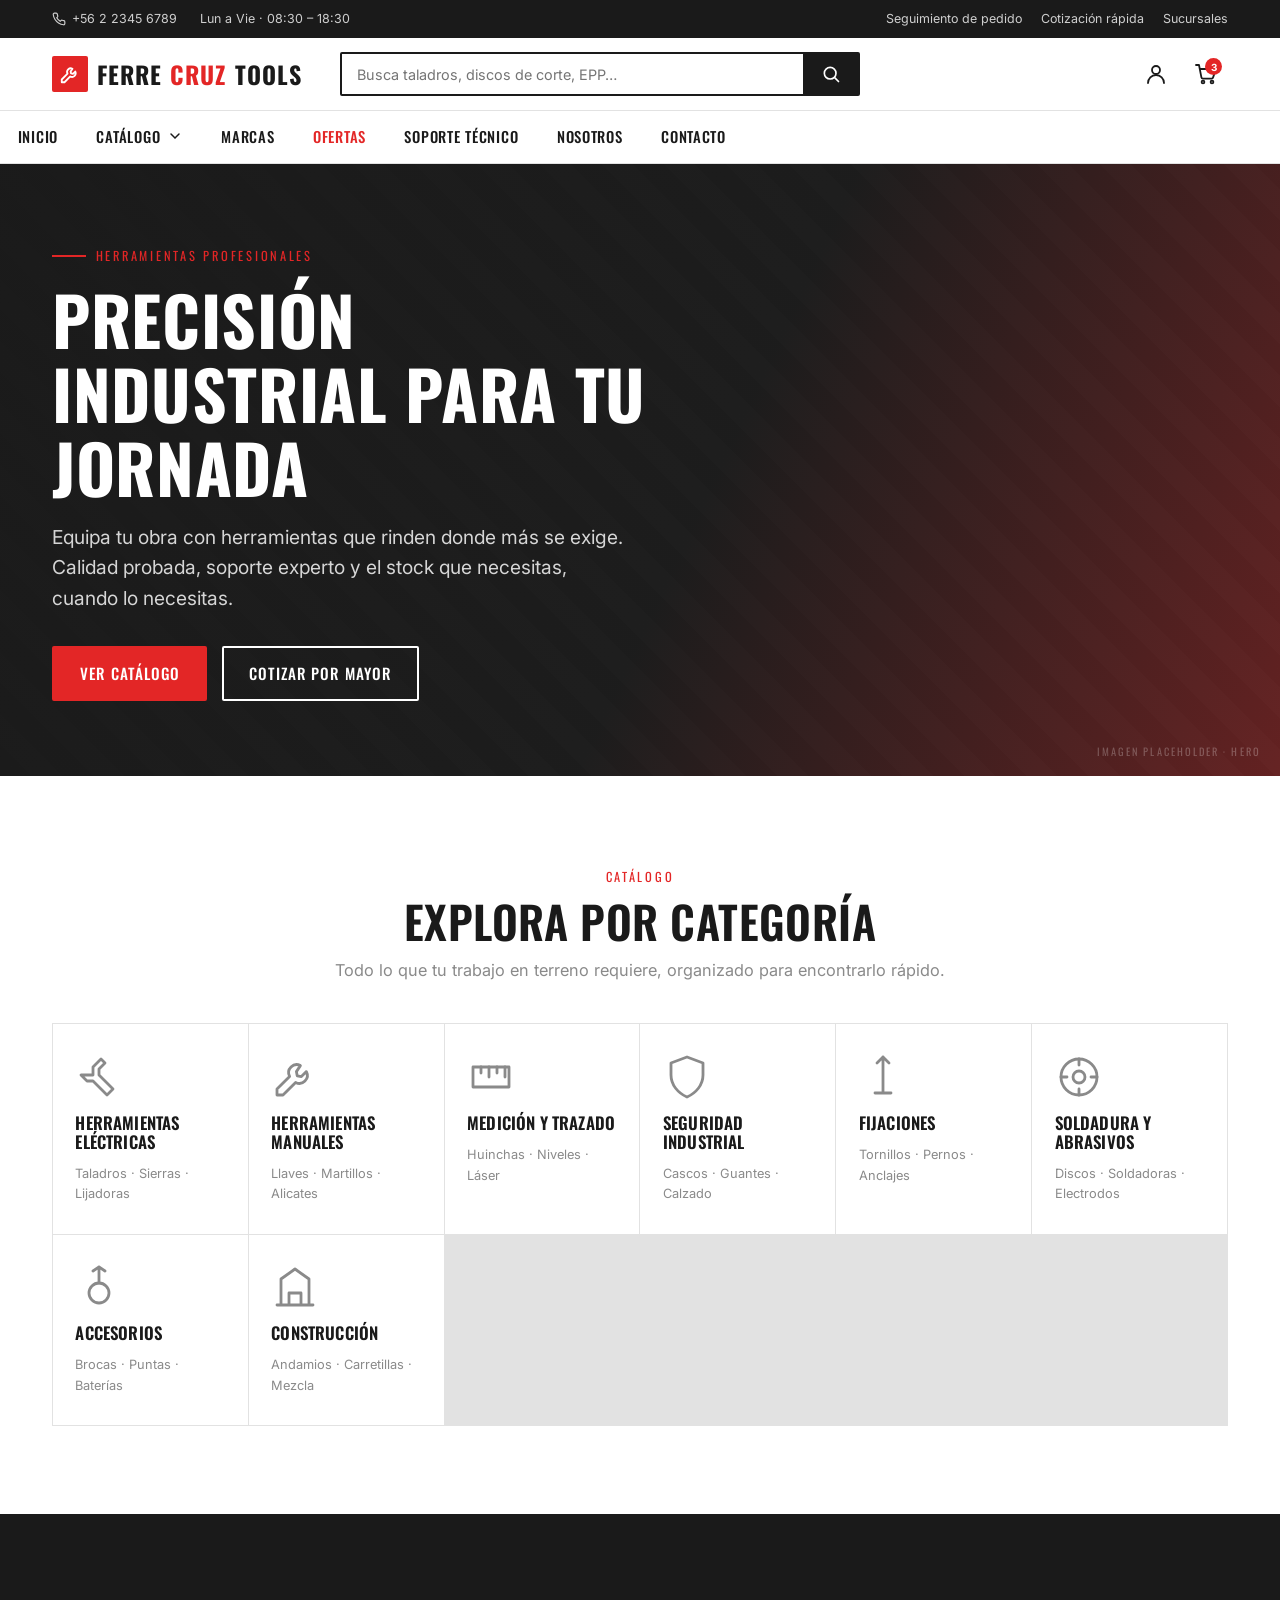
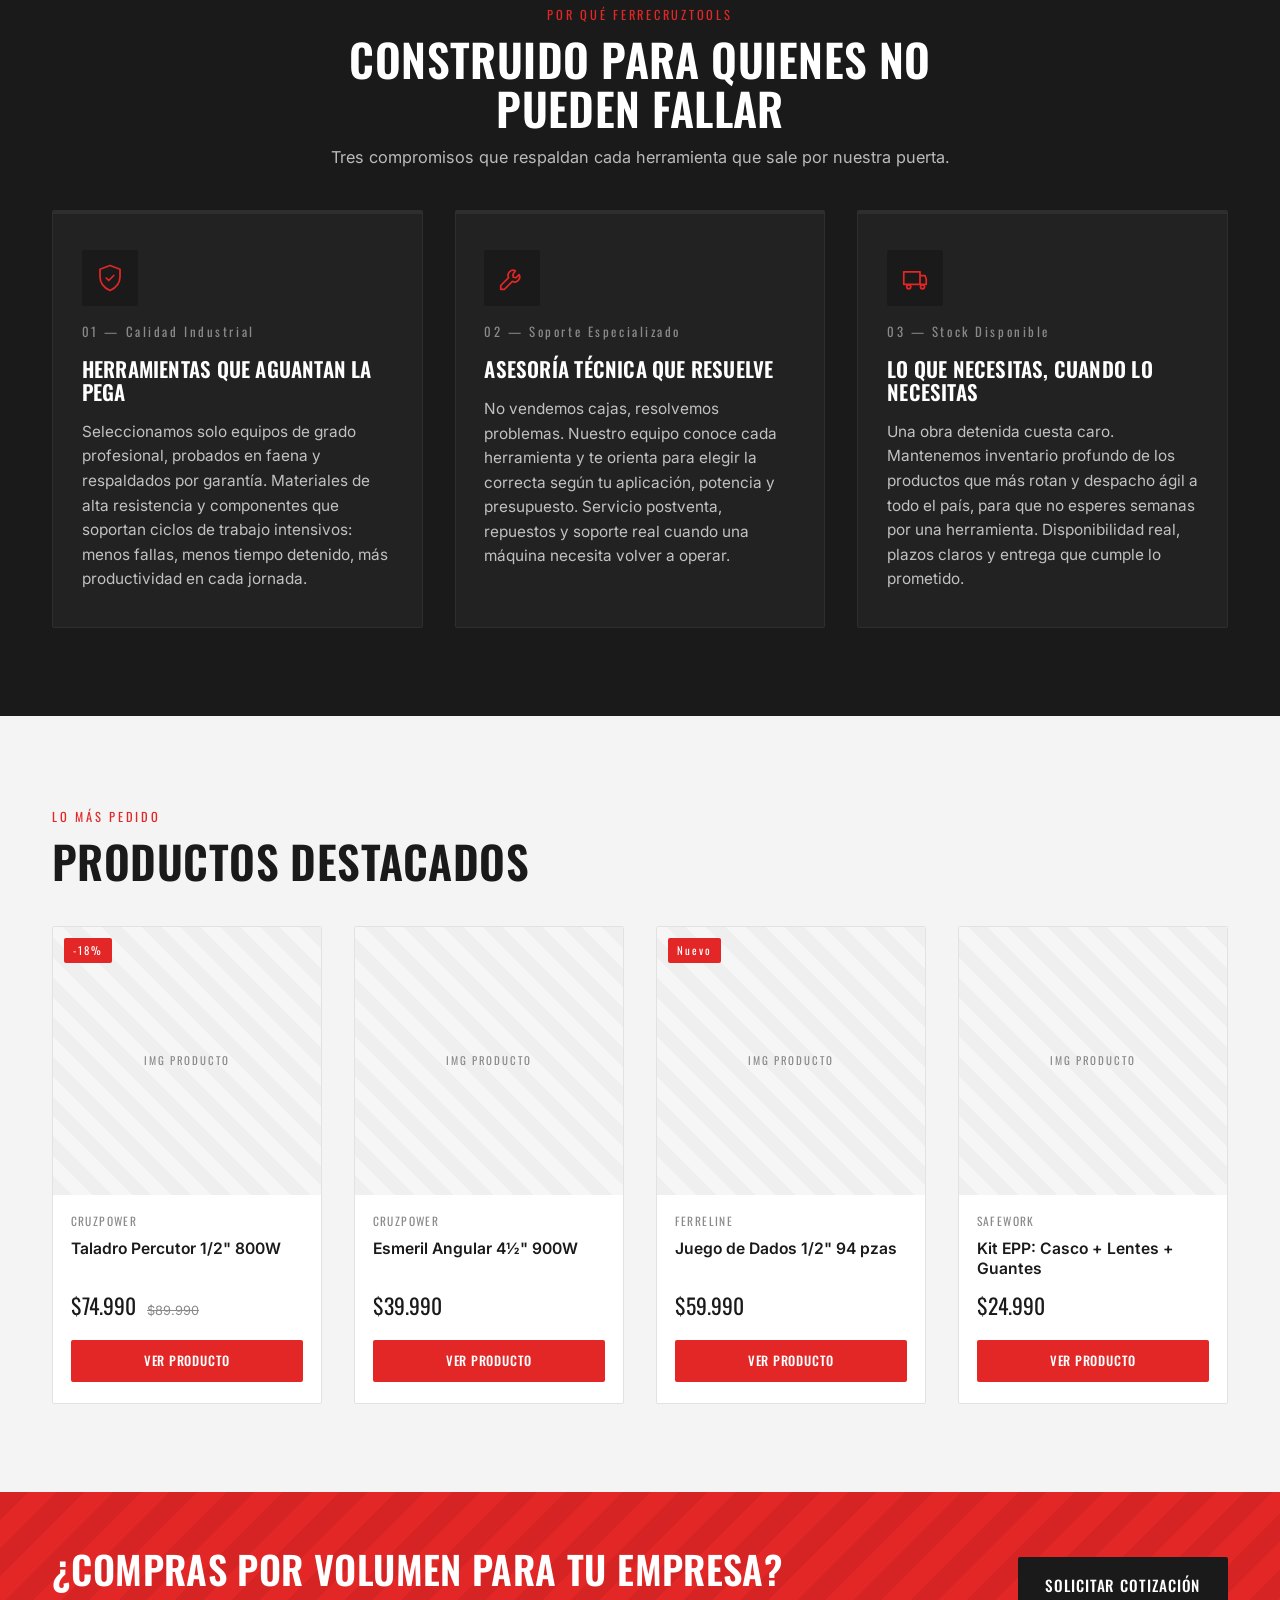
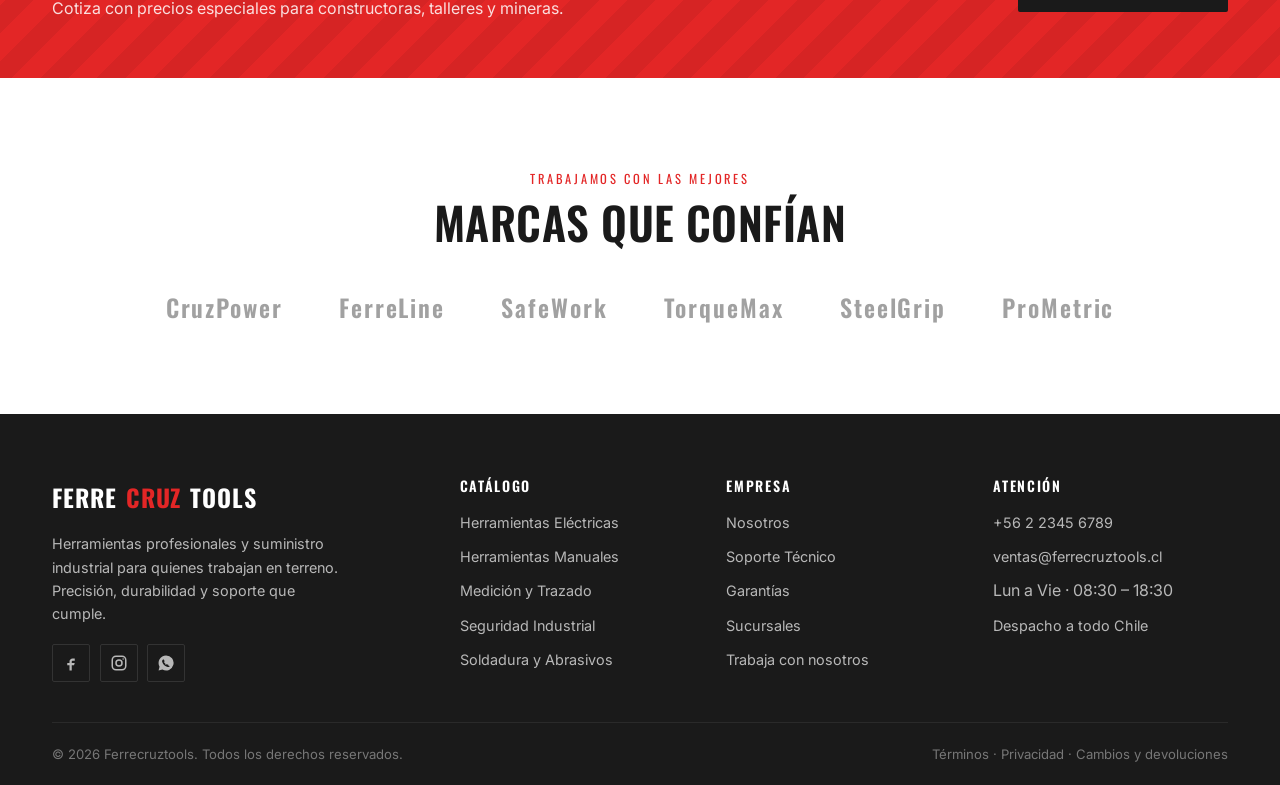
==== commit 0ab905e3: "Agregar plantillas de listado (PLP) y ficha de producto (PDP) Completa el flujo de navegación de 3 c" ====
--- a/index.html
+++ b/index.html
@@ -187,42 +187,42 @@
         <p class="section__sub">Todo lo que tu trabajo en terreno requiere, organizado para encontrarlo rápido.</p>
       </div>
       <div class="cat-grid">
-        <a href="#" class="cat-card">
+        <a href="categoria.html" class="cat-card">
           <span class="cat-card__icon"><svg viewBox="0 0 24 24" fill="none" stroke="currentColor" stroke-linecap="round" stroke-linejoin="round"><path d="M3 11h6V7l4-4 2 2-3 3v3l7 7-3 3-7-7H6l-3-3z"/></svg></span>
           <h3>Herramientas Eléctricas</h3>
           <span>Taladros · Sierras · Lijadoras</span>
         </a>
-        <a href="#" class="cat-card">
+        <a href="categoria.html" class="cat-card">
           <span class="cat-card__icon"><svg viewBox="0 0 24 24" fill="none" stroke="currentColor" stroke-linecap="round" stroke-linejoin="round"><path d="M14.7 6.3a4 4 0 0 0-5.4 5.4L3 18v3h3l6.3-6.3a4 4 0 0 0 5.4-5.4l-2.5 2.5-2.1-.4-.4-2.1z"/></svg></span>
           <h3>Herramientas Manuales</h3>
           <span>Llaves · Martillos · Alicates</span>
         </a>
-        <a href="#" class="cat-card">
+        <a href="categoria.html" class="cat-card">
           <span class="cat-card__icon"><svg viewBox="0 0 24 24" fill="none" stroke="currentColor" stroke-linecap="round" stroke-linejoin="round"><path d="M3 7h18v10H3z"/><path d="M7 7v3M11 7v5M15 7v3M19 7v5"/></svg></span>
           <h3>Medición y Trazado</h3>
           <span>Huinchas · Niveles · Láser</span>
         </a>
-        <a href="#" class="cat-card">
+        <a href="categoria.html" class="cat-card">
           <span class="cat-card__icon"><svg viewBox="0 0 24 24" fill="none" stroke="currentColor" stroke-linecap="round" stroke-linejoin="round"><path d="M12 2 4 5v6c0 5 3.5 9 8 11 4.5-2 8-6 8-11V5l-8-3z"/></svg></span>
           <h3>Seguridad Industrial</h3>
           <span>Cascos · Guantes · Calzado</span>
         </a>
-        <a href="#" class="cat-card">
+        <a href="categoria.html" class="cat-card">
           <span class="cat-card__icon"><svg viewBox="0 0 24 24" fill="none" stroke="currentColor" stroke-linecap="round" stroke-linejoin="round"><path d="M12 2v6M9 5l3-3 3 3M12 8v12M8 20h8"/></svg></span>
           <h3>Fijaciones</h3>
           <span>Tornillos · Pernos · Anclajes</span>
         </a>
-        <a href="#" class="cat-card">
+        <a href="categoria.html" class="cat-card">
           <span class="cat-card__icon"><svg viewBox="0 0 24 24" fill="none" stroke="currentColor" stroke-linecap="round" stroke-linejoin="round"><circle cx="12" cy="12" r="9"/><circle cx="12" cy="12" r="3"/><path d="M12 3v3M12 18v3M3 12h3M18 12h3"/></svg></span>
           <h3>Soldadura y Abrasivos</h3>
           <span>Discos · Soldadoras · Electrodos</span>
         </a>
-        <a href="#" class="cat-card">
+        <a href="categoria.html" class="cat-card">
           <span class="cat-card__icon"><svg viewBox="0 0 24 24" fill="none" stroke="currentColor" stroke-linecap="round" stroke-linejoin="round"><path d="M12 2v8M9 4l3-2 3 2"/><circle cx="12" cy="15" r="5"/></svg></span>
           <h3>Accesorios</h3>
           <span>Brocas · Puntas · Baterías</span>
         </a>
-        <a href="#" class="cat-card">
+        <a href="categoria.html" class="cat-card">
           <span class="cat-card__icon"><svg viewBox="0 0 24 24" fill="none" stroke="currentColor" stroke-linecap="round" stroke-linejoin="round"><path d="M3 21h18M5 21V8l7-5 7 5v13M9 21v-6h6v6"/></svg></span>
           <h3>Construcción</h3>
           <span>Andamios · Carretillas · Mezcla</span>
@@ -276,7 +276,7 @@
             <span class="product__brand">CruzPower</span>
             <span class="product__name">Taladro Percutor 1/2" 800W</span>
             <span class="product__price">$74.990 <small>$89.990</small></span>
-            <a href="#" class="btn btn--sm">Agregar</a>
+            <a href="producto.html" class="btn btn--sm">Ver producto</a>
           </div>
         </article>
         <article class="product">
@@ -285,7 +285,7 @@
             <span class="product__brand">CruzPower</span>
             <span class="product__name">Esmeril Angular 4½" 900W</span>
             <span class="product__price">$39.990</span>
-            <a href="#" class="btn btn--sm">Agregar</a>
+            <a href="producto.html" class="btn btn--sm">Ver producto</a>
           </div>
         </article>
         <article class="product">
@@ -294,7 +294,7 @@
             <span class="product__brand">FerreLine</span>
             <span class="product__name">Juego de Dados 1/2" 94 pzas</span>
             <span class="product__price">$59.990</span>
-            <a href="#" class="btn btn--sm">Agregar</a>
+            <a href="producto.html" class="btn btn--sm">Ver producto</a>
           </div>
         </article>
         <article class="product">
@@ -303,7 +303,7 @@
             <span class="product__brand">SafeWork</span>
             <span class="product__name">Kit EPP: Casco + Lentes + Guantes</span>
             <span class="product__price">$24.990</span>
-            <a href="#" class="btn btn--sm">Agregar</a>
+            <a href="producto.html" class="btn btn--sm">Ver producto</a>
           </div>
         </article>
       </div>
--- a/styles.css
+++ b/styles.css
@@ -619,6 +619,224 @@
   .cat-grid { grid-template-columns: repeat(2, 1fr); }
 }
 
+/* ============================================================
+   BREADCRUMB
+   ============================================================ */
+.breadcrumb { background: var(--white); border-bottom: 1px solid var(--line); }
+.breadcrumb ol {
+  display: flex; flex-wrap: wrap; align-items: center; gap: .5rem;
+  padding-block: .9rem;
+  font-size: .82rem; color: var(--muted);
+  font-family: var(--ff-body);
+}
+.breadcrumb li { display: inline-flex; align-items: center; gap: .5rem; }
+.breadcrumb li:not(:last-child)::after { content: '/'; color: var(--line); }
+.breadcrumb a:hover { color: var(--red); }
+.breadcrumb [aria-current] { color: var(--ink); font-weight: 600; }
+
+/* ============================================================
+   PLP — Listado de productos
+   ============================================================ */
+.plp-head { padding: clamp(1.6rem, 4vw, 2.6rem) 0 .6rem; }
+.plp-head h1 { font-size: clamp(1.8rem, 4vw, 2.6rem); }
+.plp-head p { color: var(--muted); margin-top: .5rem; max-width: 56ch; }
+
+.plp-layout {
+  display: grid;
+  grid-template-columns: 260px 1fr;
+  gap: clamp(1.5rem, 3vw, 2.5rem);
+  align-items: start;
+  padding-bottom: clamp(3rem, 6vw, 5rem);
+}
+
+/* Sidebar de filtros */
+.filters {
+  background: var(--white);
+  border: 1px solid var(--line);
+  border-radius: var(--radius);
+  position: sticky;
+  top: 150px;
+}
+.filters__group { padding: 1.2rem 1.3rem; border-bottom: 1px solid var(--line); }
+.filters__group:last-child { border-bottom: 0; }
+.filters__group h4 {
+  font-size: .8rem; letter-spacing: .1em; color: var(--ink);
+  margin-bottom: .9rem;
+}
+.filter-opt {
+  display: flex; align-items: center; gap: .6rem;
+  font-family: var(--ff-body); font-size: .88rem; color: var(--ink-soft);
+  padding: .3rem 0; cursor: pointer;
+}
+.filter-opt input { accent-color: var(--red); width: 16px; height: 16px; cursor: pointer; }
+.filter-opt .count { margin-left: auto; color: var(--muted); font-size: .78rem; }
+
+.filters__close { display: none; }
+
+/* Barra de orden + resultados */
+.plp-toolbar {
+  display: flex; align-items: center; justify-content: space-between;
+  flex-wrap: wrap; gap: 1rem;
+  margin-bottom: 1.4rem;
+}
+.plp-toolbar .count-label { font-size: .88rem; color: var(--muted); }
+.plp-toolbar .count-label b { color: var(--ink); }
+.plp-controls { display: flex; align-items: center; gap: .8rem; }
+.select {
+  display: inline-flex; align-items: center;
+  border: 2px solid var(--ink); border-radius: var(--radius);
+  background: var(--white);
+}
+.select select {
+  border: 0; background: transparent;
+  font-family: var(--ff-head); text-transform: uppercase;
+  font-size: .82rem; letter-spacing: .04em;
+  padding: .55rem .8rem; cursor: pointer;
+}
+.select select:focus { outline: none; }
+.filters-trigger { display: none; }
+
+.pagination {
+  display: flex; gap: .4rem; justify-content: center;
+  margin-top: 2.5rem;
+}
+.pagination a, .pagination span {
+  min-width: 42px; height: 42px;
+  display: grid; place-items: center;
+  border: 1px solid var(--line); border-radius: var(--radius);
+  font-family: var(--ff-head); font-size: .9rem;
+  color: var(--ink); transition: all .2s ease;
+}
+.pagination a:hover { border-color: var(--ink); }
+.pagination .current { background: var(--ink); color: #fff; border-color: var(--ink); }
+
+/* ============================================================
+   PDP — Ficha de producto
+   ============================================================ */
+.pdp {
+  display: grid;
+  grid-template-columns: 1fr 1fr;
+  gap: clamp(1.5rem, 4vw, 3.5rem);
+  padding: clamp(1.5rem, 4vw, 2.8rem) 0 clamp(3rem, 6vw, 4.5rem);
+  align-items: start;
+}
+
+/* Galería */
+.gallery__main {
+  aspect-ratio: 1 / 1;
+  background: repeating-linear-gradient(45deg, #efefef 0 16px, #f6f6f6 16px 32px);
+  border: 1px solid var(--line);
+  border-radius: var(--radius);
+  display: grid; place-items: center;
+  color: var(--muted);
+  font-family: var(--ff-head); letter-spacing: .18em; font-size: .8rem;
+  position: relative;
+}
+.gallery__tag {
+  position: absolute; top: 1rem; left: 1rem;
+  background: var(--red); color: #fff;
+  font-family: var(--ff-head); font-size: .72rem; letter-spacing: .1em;
+  padding: .3rem .7rem; border-radius: var(--radius);
+}
+.gallery__thumbs { display: grid; grid-template-columns: repeat(4, 1fr); gap: .6rem; margin-top: .7rem; }
+.gallery__thumbs button {
+  aspect-ratio: 1 / 1;
+  background: repeating-linear-gradient(45deg, #efefef 0 10px, #f6f6f6 10px 20px);
+  border: 1px solid var(--line); border-radius: var(--radius);
+  cursor: pointer; padding: 0;
+  transition: border-color .2s ease;
+}
+.gallery__thumbs button:hover, .gallery__thumbs button[aria-current="true"] { border-color: var(--red); }
+
+/* Info */
+.pdp-info .pdp-brand {
+  font-family: var(--ff-head); text-transform: uppercase;
+  letter-spacing: .14em; font-size: .82rem; color: var(--red);
+}
+.pdp-info h1 { font-size: clamp(1.6rem, 4vw, 2.4rem); margin: .4rem 0 .6rem; }
+.pdp-meta { display: flex; gap: 1.2rem; flex-wrap: wrap; font-size: .84rem; color: var(--muted); margin-bottom: 1.2rem; }
+.pdp-meta .sku b, .pdp-meta .stock b { color: var(--ink); }
+.pdp-meta .stock b { color: #1a8a3c; }
+
+.pdp-price { display: flex; align-items: baseline; gap: .8rem; margin-bottom: 1.4rem; }
+.pdp-price .now { font-family: var(--ff-head); font-size: 2.4rem; color: var(--ink); }
+.pdp-price .was { font-size: 1.1rem; color: var(--muted); text-decoration: line-through; }
+.pdp-price .save {
+  background: var(--red); color: #fff; font-family: var(--ff-head);
+  font-size: .78rem; letter-spacing: .06em; padding: .25rem .55rem; border-radius: var(--radius);
+}
+
+.pdp-desc { color: var(--ink-soft); margin-bottom: 1.6rem; max-width: 52ch; }
+
+.pdp-buy { display: flex; gap: .8rem; flex-wrap: wrap; align-items: stretch; margin-bottom: 1.6rem; }
+.qty {
+  display: inline-flex; align-items: center;
+  border: 2px solid var(--ink); border-radius: var(--radius);
+}
+.qty button {
+  width: 44px; height: 100%; min-height: 48px;
+  border: 0; background: transparent; cursor: pointer;
+  font-size: 1.3rem; color: var(--ink);
+}
+.qty button:hover { background: var(--paper); color: var(--red); }
+.qty input {
+  width: 48px; text-align: center; border: 0;
+  font-family: var(--ff-head); font-size: 1.1rem;
+  -moz-appearance: textfield;
+}
+.qty input::-webkit-outer-spin-button, .qty input::-webkit-inner-spin-button { -webkit-appearance: none; }
+.qty input:focus { outline: none; }
+.pdp-buy .btn--add { flex: 1; min-width: 180px; }
+
+.pdp-assist {
+  display: flex; align-items: center; gap: .8rem;
+  background: var(--paper); border: 1px solid var(--line); border-radius: var(--radius);
+  padding: .9rem 1.1rem; font-size: .88rem; color: var(--ink-soft);
+}
+.pdp-assist svg { width: 26px; height: 26px; color: var(--red); flex-shrink: 0; }
+.pdp-assist a { color: var(--red); font-weight: 600; }
+
+/* Specs */
+.specs { border-top: 1px solid var(--line); }
+.specs h2 { font-size: 1.4rem; margin: clamp(2rem,4vw,3rem) 0 1.2rem; }
+.specs table { width: 100%; border-collapse: collapse; }
+.specs tr { border-bottom: 1px solid var(--line); }
+.specs th, .specs td { text-align: left; padding: .8rem .4rem; font-size: .92rem; }
+.specs th { width: 38%; font-family: var(--ff-head); font-weight: 500; text-transform: uppercase; letter-spacing: .04em; color: var(--ink-soft); }
+.specs td { color: var(--ink); }
+
+/* ============================================================
+   RESPONSIVE PLP / PDP
+   ============================================================ */
+@media (max-width: 900px) {
+  .pdp { grid-template-columns: 1fr; }
+}
+@media (max-width: 760px) {
+  .plp-layout { grid-template-columns: 1fr; }
+  .filters-trigger {
+    display: inline-flex; align-items: center; gap: .5rem;
+    border: 2px solid var(--ink); border-radius: var(--radius);
+    background: var(--white); padding: .55rem .9rem;
+    font-family: var(--ff-head); text-transform: uppercase; font-size: .82rem; letter-spacing: .04em;
+    cursor: pointer;
+  }
+  .filters-trigger svg { width: 18px; height: 18px; }
+  .filters {
+    position: fixed; inset: 0 0 0 auto;
+    width: min(85vw, 320px);
+    z-index: 200; border-radius: 0;
+    transform: translateX(100%); transition: transform .3s ease;
+    overflow-y: auto;
+  }
+  .filters.open { transform: translateX(0); }
+  .filters__close {
+    display: flex; align-items: center; justify-content: space-between;
+    padding: 1rem 1.3rem; border-bottom: 1px solid var(--line);
+    font-family: var(--ff-head); text-transform: uppercase; letter-spacing: .06em;
+  }
+  .filters__close button { border: 0; background: transparent; cursor: pointer; font-size: 1.4rem; line-height: 1; }
+}
+
 /* Accesibilidad: respeta reduce-motion */
 @media (prefers-reduced-motion: reduce) {
   * { animation: none !important; transition: none !important; scroll-behavior: auto; }
